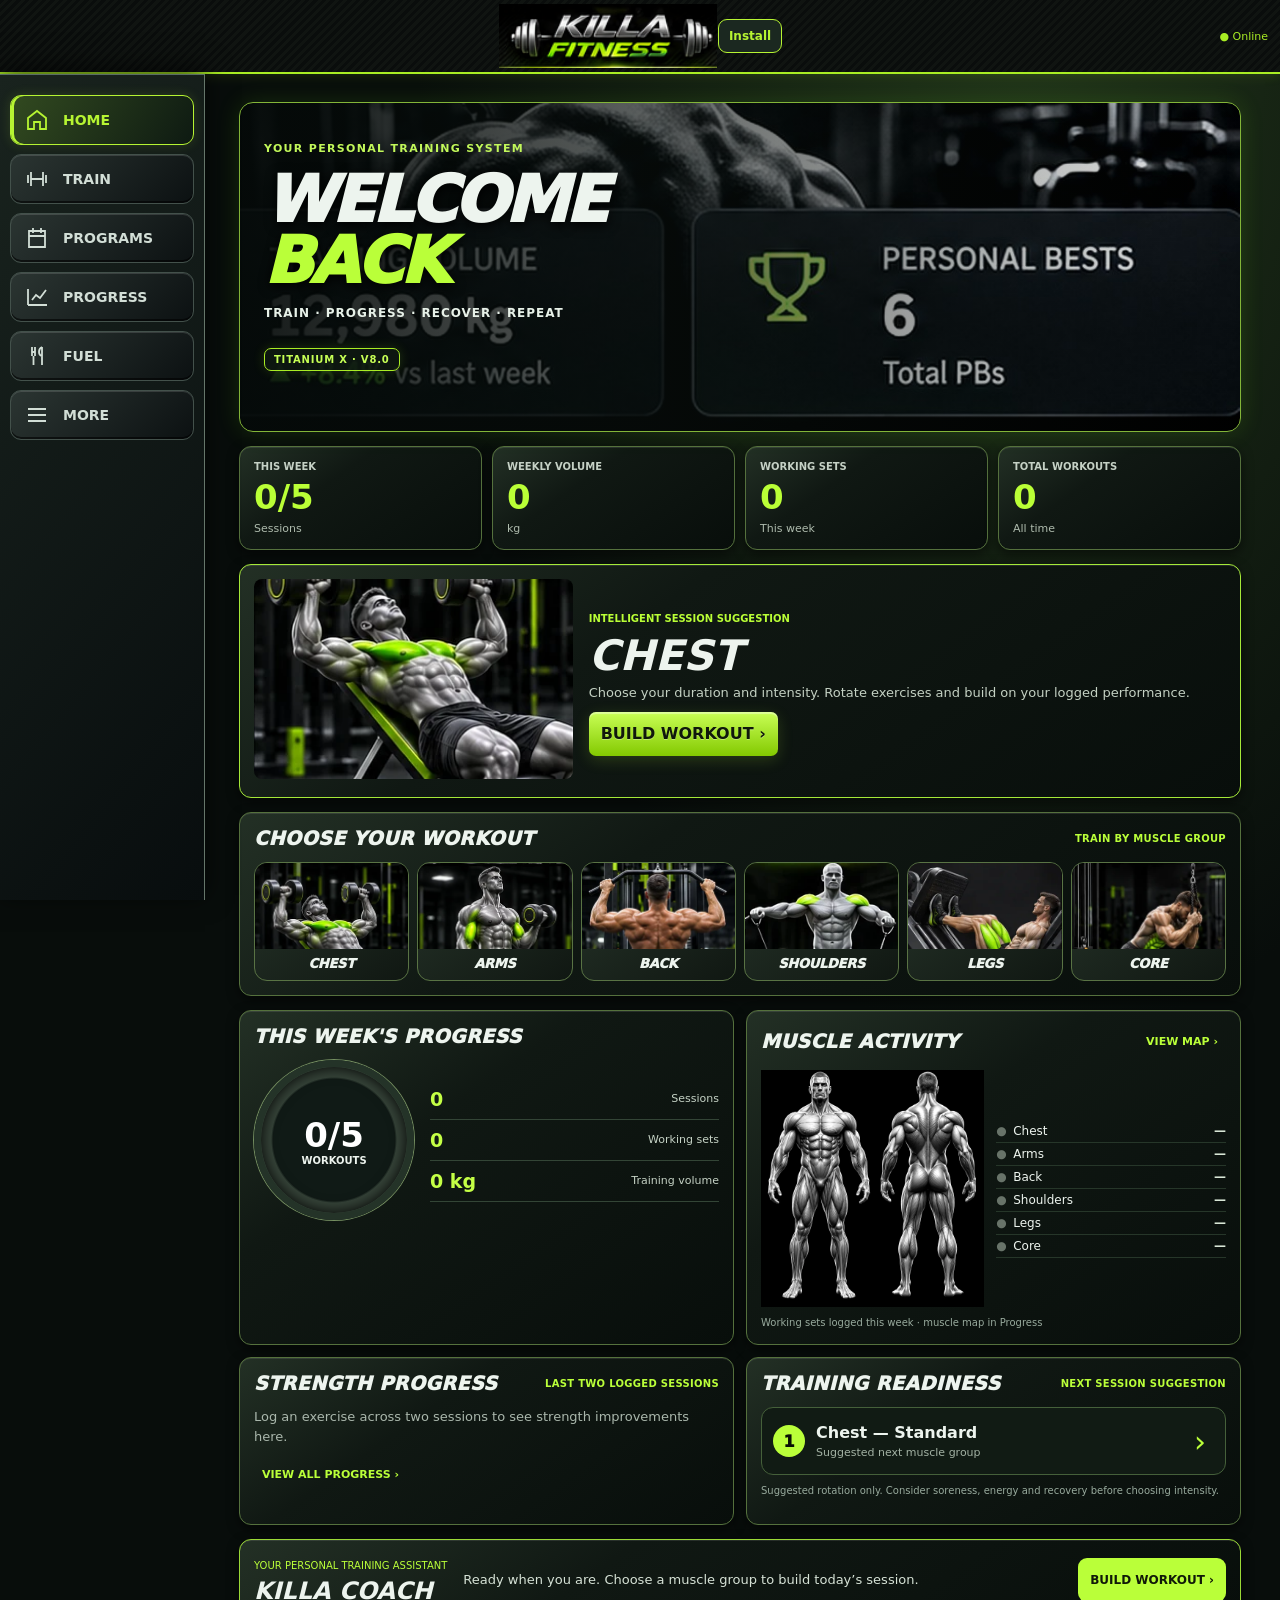
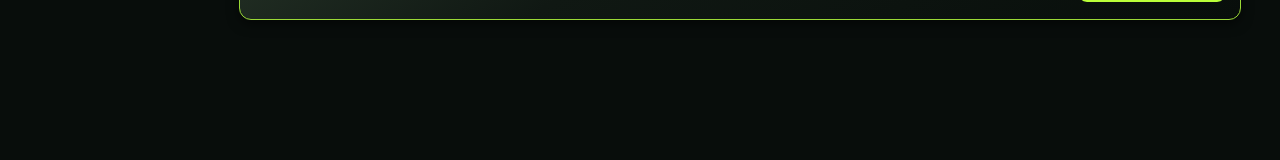
==== index.html @ 58f4496d "V9.0.1 clean baseline: remove legacy duplicates and refresh PWA cache" ====
<!doctype html><html lang="en"><head><meta charset="utf-8"><meta name="viewport" content="width=device-width,initial-scale=1,viewport-fit=cover"><meta name="theme-color" content="#0b0f12"><meta name="apple-mobile-web-app-capable" content="yes"><meta name="apple-mobile-web-app-status-bar-style" content="black-translucent"><meta name="apple-mobile-web-app-title" content="KILLA FITNESS"><link rel="apple-touch-icon" sizes="180x180" href="icons/apple-touch-icon.png"><meta name="mobile-web-app-capable" content="yes"><title>KILLA FITNESS V9.0 · ELITE COACH</title><link rel="manifest" href="manifest.webmanifest?v=901"><link rel="stylesheet" href="css/performance.css?v=901"></head><body><header class="brand-header"><a href="#home" aria-label="Home"><img src="barbell-header.png" width="188" height="55" alt="KILLA FITNESS"></a><div class="header-actions"><button type="button" id="installHelp" aria-label="Install KILLA FITNESS" title="Install KILLA FITNESS" hidden>Install</button><span id="network"></span></div></header><main id="screen"></main><aside id="timer" hidden><strong id="clock"></strong><button id="timerToggle">Pause</button><button id="timerStop">Dismiss</button></aside><nav id="nav"></nav><dialog id="modal"></dialog><script defer src="js/install.js?v=901"></script><script src="js/defaults.js?v=901"></script><script src="js/performance.js?v=901"></script></body></html>
---- css/performance.css ----
:root{color-scheme:dark;--bg:#0b0f12;--panel:#171e23;--line:#303940;--lime:#b6f432;--muted:#a3afb5;font:16px system-ui,sans-serif}*{box-sizing:border-box}body{margin:0;background:var(--bg);color:#f2f4f5}header{height:74px;display:flex;align-items:center;justify-content:space-between;padding:8px 20px;border-bottom:1px solid var(--line);background:#101619}header img{width:180px;height:56px;object-fit:contain}header span,small,.muted{color:var(--muted)}main{max-width:1050px;margin:auto;padding:20px 16px 160px}h1,h2,h3,p{margin:0 0 12px}h1{font-size:clamp(25px,5vw,38px);letter-spacing:-1px}h2{font-size:20px}button,input,select,textarea{font:inherit;color:inherit;background:#20292f;border:1px solid var(--line);border-radius:9px;padding:12px;min-height:44px}button{cursor:pointer}button:hover{border-color:var(--lime)}button:disabled{opacity:.45;cursor:default}button.primary{background:var(--lime);color:#101510;font-weight:800;border:0}button.danger{color:#ff9c9c}input,select,textarea{max-width:100%;width:100%}label{display:block;margin:8px 0;color:var(--muted);font-size:14px}label input,label select{margin-top:5px}section,.panel{background:var(--panel);border:1px solid var(--line);border-radius:17px;padding:16px;margin:0 0 14px}.hero{background:linear-gradient(0deg,#11181cf5,#11181c30),url('../hero-athlete.jpg') center/cover;min-height:240px;display:flex;flex-direction:column;justify-content:end}.hero small,.accent{color:var(--lime)}.grid{display:grid;grid-template-columns:repeat(auto-fit,minmax(130px,1fr));gap:10px}.row{display:flex;gap:9px;align-items:center;flex-wrap:wrap}.row>*{flex:1}.metric{font-size:25px;font-weight:800;display:block;margin:7px 0}.bar{height:8px;background:#303940;border-radius:8px;overflow:hidden;margin:12px 0}.bar i{display:block;height:100%;background:var(--lime)}nav{position:fixed;bottom:0;left:0;right:0;background:#11181cf5;border-top:1px solid var(--line);display:flex;z-index:5;padding:5px 6px calc(5px + env(safe-area-inset-bottom));gap:3px}nav button{flex:1;background:transparent;border:0;font-size:11px;padding:7px 2px;color:var(--muted)}nav svg{display:block;width:24px;height:24px;margin:0 auto 4px;fill:none;stroke:currentColor;stroke-width:1.8}nav .active{color:var(--lime);background:#26351d}.exercise-img{width:100%;height:220px;object-fit:contain;background:#0e1316;border-radius:12px}.set{display:grid;grid-template-columns:45px 1fr 1fr 48px;gap:5px;align-items:center;margin:8px 0}.set input{min-width:0}.big{font-size:28px;text-align:center}.calendar{display:grid;grid-template-columns:repeat(7,1fr);gap:5px}.calendar button{padding:5px;font-size:12px}.site{background:#324524}.home{background:#243b50}.chart{width:100%;height:160px;display:flex;align-items:end;gap:6px}.chart div{flex:1;background:var(--lime);min-width:0;border-radius:4px 4px 0 0}#timer{position:fixed;bottom:calc(68px + env(safe-area-inset-bottom));left:10px;right:10px;background:#27391f;border:1px solid var(--lime);border-radius:13px;padding:9px;z-index:6}#timer:not([hidden]){display:flex;align-items:center;gap:8px}#clock{flex:1;font-size:24px}dialog{background:var(--panel);color:#fff;border:1px solid var(--line);border-radius:15px;width:min(94vw,600px);max-height:85vh;overflow:auto}dialog::backdrop{background:#000b}a{color:var(--lime)}.photo{width:100%;max-height:300px;object-fit:contain} @media(min-width:900px){nav{top:74px;bottom:0;right:auto;width:180px;flex-direction:column;justify-content:start;padding:20px 10px}nav button{flex:none;text-align:left;font-size:15px;display:flex;align-items:center;gap:12px;padding:14px}nav svg{margin:0}main{margin-left:190px;padding:28px 24px 120px}#timer{left:200px;right:25px;bottom:15px}.hero{min-height:320px}.wide{display:grid;grid-template-columns:1fr 1fr;gap:14px}}[hidden]{display:none!important}

/* v4.1: approved metallic barbell branding */
.brand-header{position:relative;display:flex;justify-content:center;height:74px;padding:5px 78px;background:repeating-linear-gradient(135deg,#0a0d0c 0 3px,#101411 3px 6px);border-bottom:2px solid #a9ed24;box-shadow:0 2px 10px #a9ed2420}.brand-header a{display:flex;align-items:center;justify-content:center;max-width:100%;height:100%}.brand-header img{display:block;width:clamp(160px,48vw,220px);height:auto;max-width:100%;max-height:64px;object-fit:contain}.brand-header #network{position:absolute;right:12px;top:50%;transform:translateY(-50%);font-size:11px;color:#a9ed24}.brand-header a:focus-visible{outline:2px solid var(--lime);outline-offset:3px}nav button{background:linear-gradient(180deg,#222a2b,#0d1112);border:1px solid #343e40;color:#c3cbcc}nav .active{color:var(--lime);background:linear-gradient(180deg,#2d401d,#101810);border-color:#8ebf39;box-shadow:inset 0 -2px #b6f432} @media(max-width:360px){.brand-header{padding:5px 64px}.brand-header #network{right:6px;font-size:10px}}

/* v4.3: compact, high-contrast workout screen inspired by approved concept */
.active-screen{max-width:760px;margin:auto}.workout-top{display:flex;align-items:center;justify-content:space-between;gap:12px}.workout-top h1{font-size:23px;margin:3px 0}.workout-top small{color:var(--lime);font-weight:750;letter-spacing:.06em}.workout-top button{flex:none}.workout-card{background:linear-gradient(155deg,#171e23,#0e1418);border-color:#4a5658;padding:14px}.exercise-visual{display:grid;grid-template-columns:minmax(0,1fr) 114px;gap:10px;align-items:stretch}.exercise-visual .exercise-img{height:205px;object-fit:cover;border:1px solid #a9ed24;box-shadow:0 0 0 1px #405820;border-radius:13px}.set-progress{border:1px solid #53605c;border-radius:13px;display:flex;flex-direction:column;align-items:center;justify-content:center;text-align:center;padding:9px 4px;gap:7px;background:#0b1012}.set-progress small{font-size:10px;color:#d6dedc}.set-progress strong{font-size:29px}.set-progress b{font-size:13px;line-height:1.4}.set-dots{display:flex;gap:5px}.set-dots span{width:12px;height:12px;border:1px solid #b0bbba;border-radius:50%}.set-dots .complete{background:var(--lime);border-color:var(--lime)}.exercise-title{font-size:clamp(21px,5vw,30px);margin:14px 0 6px}.exercise-meta{color:#cbd4d1;font-size:13px}.previous-panel{background:#0e1714;border:1px solid #8ebf39;border-radius:12px;padding:10px 13px;margin:12px 0}.previous-panel span{display:block;font-size:11px;font-weight:800;color:#e4eae7}.previous-panel strong{font-size:14px}.previous-panel p{color:var(--lime);font-size:13px;margin:3px 0 0}.entry-grid{display:grid;grid-template-columns:1fr 1fr;gap:10px}.entry-grid label{min-width:0;margin:4px 0 10px;color:#e0e5e3}.entry-grid input{height:64px;border:1px solid #63756a;background:#18241e;font-size:30px;font-weight:750}.entry-grid #kg{border:2px solid var(--lime);box-shadow:0 0 10px #a9ed2418}.step-controls{display:grid;grid-template-columns:1fr 1fr;gap:7px;margin-top:6px}.step-controls button{font-size:22px;font-weight:650}.workout-actions,.workout-navigation{display:grid;grid-template-columns:1.25fr 1fr;gap:9px;margin:8px 0 12px}.workout-actions button,.workout-navigation button{min-height:54px;font-weight:750}.workout-navigation{grid-template-columns:1fr 1fr}.next-pending{background:#2b3336;color:#aeb7b9;border-color:#687074}.navigation-note{display:block;text-align:center;font-size:11px;margin:-5px 0 9px}.rest-inline{border:1px solid #52605b;border-radius:14px;padding:12px;margin:12px 0;background:#0c1315}.rest-inline.running{border-color:var(--lime)}.rest-heading{display:flex;justify-content:space-between;font-weight:750;font-size:13px}.rest-heading small{font-size:11px}.rest-main{display:flex;justify-content:center;align-items:center;gap:14px;margin-top:9px}.rest-ring{width:115px;height:115px;flex:none;border-radius:50%;border:9px solid #a9ed24;display:grid;place-items:center;box-shadow:0 0 14px #a9ed2425}.rest-ring strong{font-size:22px}.rest-actions{display:grid;gap:5px;flex:1;max-width:210px}.rest-actions button{padding:6px;min-height:34px;font-size:13px}.rest-actions button:nth-child(2){color:var(--lime);border-color:var(--lime)}.queue-panel{padding:12px}.queue-panel h2{font-size:18px}.queue-panel h2 small{font-size:11px}.queue-item{width:100%;display:flex;align-items:center;text-align:left;gap:10px;margin:5px 0;padding:9px;border-radius:9px;min-height:43px;font-size:13px}.queue-item.selected{background:var(--lime);color:#111a0b;font-weight:800;border-color:var(--lime)}.queue-number{width:25px;height:25px;display:grid;place-items:center;border:1px solid currentColor;border-radius:50%;flex:none}.queue-name{flex:1;min-width:0}.finish-actions{display:flex;gap:8px;flex-wrap:wrap}.finish-actions button{flex:1}.suggestion{color:var(--lime);font-size:12px}#timer{bottom:calc(76px + env(safe-area-inset-bottom));left:auto;right:12px;width:min(250px,55vw);padding:5px 8px}#timer #clock{font-size:12px}#timer button{min-height:32px;font-size:11px;padding:5px}@media(max-width:380px){.exercise-visual{grid-template-columns:minmax(0,1fr) 94px}.exercise-visual .exercise-img{height:175px}.set-progress strong{font-size:24px}.workout-card{padding:10px}.rest-ring{width:94px;height:94px}.rest-ring strong{font-size:18px}}

/* v4.4: accessible rest presets and workout screen wake status */
.rest-presets{display:grid;grid-template-columns:repeat(4,minmax(0,1fr));gap:7px;margin-top:12px}.rest-presets button{min-height:43px;padding:7px 2px;font-size:14px;font-weight:800;border:1px solid #58645f;border-radius:9px;background:#1b2527;color:#e9f0ee}.rest-presets button.selected{background:#a9ed24;color:#0b1108;border-color:#d2ff67;box-shadow:0 0 11px #a9ed2440}.wake-panel{display:flex;align-items:center;justify-content:space-between;gap:10px;margin:10px 0;color:#b8c5be;font-size:12px}.wake-panel button{font-size:12px;min-height:36px;white-space:nowrap}

/* v4.5 cross-platform installation */
.header-actions{display:flex;align-items:center;gap:8px}.header-actions #installHelp{min-height:34px;padding:5px 10px;border:1px solid #b6f432;border-radius:9px;background:#1b2820;color:#b6f432;font-size:12px;font-weight:750}.install-shade{position:fixed;inset:0;z-index:1000;background:#000b;display:flex;align-items:center;justify-content:center;padding:18px}.install-panel{background:#171e23;border:1px solid #b6f432;border-radius:18px;max-width:420px;width:100%;padding:20px;box-shadow:0 14px 55px #000b;color:#f2f4f5}.install-panel h2{color:#b6f432}.install-panel p,.install-panel li{line-height:1.5}.install-panel ol{padding-left:22px}.install-panel .install-close{float:right;min-width:44px}.install-panel button.primary{width:100%;margin-top:10px}.install-panel .install-note{font-size:13px;color:#a3afb5}.install-panel a{color:#b6f432}@media(max-width:390px){header{padding:8px 10px}header img{width:148px}.header-actions #installHelp{padding:4px 6px;font-size:11px}}

/* KILLA FITNESS V5.0 TITANIUM X — performance-first visual system */
:root{--lime:#b6f432;--titanium:#9ca9a9;--deep:#070b0d}body{background:radial-gradient(ellipse at 50% -100px,#1c2c1a 0,transparent 480px),repeating-linear-gradient(135deg,#090d0e 0 4px,#0c1112 4px 8px);background-attachment:fixed}button{transition:transform .12s ease,border-color .18s ease,box-shadow .18s ease}button:active{transform:scale(.975)}button:focus-visible{outline:2px solid var(--lime);outline-offset:3px}button.primary{background:linear-gradient(175deg,#d0ff65,#a4e91b 60%,#80b810);border:1px solid #d8ff7c;box-shadow:inset 0 2px 1px #fff6,0 4px 15px #b6f4322c;color:#0a1206;text-shadow:0 1px #fff5}section,.panel{box-shadow:inset 0 1px #ffffff0a,0 8px 25px #0004}nav{background:linear-gradient(180deg,#293333fa,#080c0efa);border-top:1px solid #5b6c65;box-shadow:0 -5px 25px #000a}nav button{border-radius:11px;background:linear-gradient(180deg,#303b3b,#101617);box-shadow:inset 0 1px #fff2,inset 0 -2px #0009}nav .active{border:1px solid var(--lime);box-shadow:inset 0 1px #e7ffb855,0 0 12px #b6f43248,0 3px #6b9928}.v5-command{max-width:850px;margin:auto}.v5-eyebrow{font-size:11px;font-weight:850;letter-spacing:.15em;color:#b5c8c1;display:flex;justify-content:space-between;gap:10px;margin:4px 0 14px}.v5-live{color:var(--lime);font-size:10px;letter-spacing:.08em;font-weight:800}.v5-hero{min-height:310px;display:flex;align-items:end;padding:24px;border-radius:21px;border:1px solid #65795a;box-shadow:inset 0 1px #e5ffc23b,0 10px 40px #0008,0 0 25px #b6f43212;background:linear-gradient(0deg,#090e0c 3%,#09100ce0 26%,#0b111155 78%),url('../hero-athlete.jpg') center 33%/cover}.v5-hero-content{width:100%}.v5-hero small{color:var(--lime);font-weight:850;letter-spacing:.11em;font-size:10px}.v5-hero h1{font-weight:950;font-style:italic;text-shadow:0 3px 15px #000;font-size:clamp(29px,7vw,52px);line-height:1.04;margin:8px 0}.v5-hero p{font-size:17px;font-weight:750}.v5-hero-action button{width:100%;min-height:61px;font-size:18px;letter-spacing:.03em;clip-path:polygon(4% 0,96% 0,100% 50%,96% 100%,4% 100%,0 50%)}.v5-instruments{display:grid;grid-template-columns:repeat(3,minmax(0,1fr));gap:10px;margin:16px 0}.v5-dial{aspect-ratio:1;max-height:170px;border-radius:50%;padding:9px;display:flex;flex-direction:column;align-items:center;justify-content:center;gap:5px;text-align:center;background:radial-gradient(circle at center,#11191b 56%,transparent 58%),conic-gradient(var(--lime) var(--percent),#35413c 0);border:5px solid #24312d;box-shadow:0 0 0 1px #65766a,inset 0 0 15px #000,0 0 18px #b6f43217}.v5-dial strong{font-size:clamp(17px,4vw,28px);color:white}.v5-dial small{font-size:clamp(8px,1.8vw,11px);color:#b6c4bd;letter-spacing:.02em}.v5-coach{background:linear-gradient(130deg,#17231c,#0c1113 65%);border:1px solid #6d8856;border-radius:17px;padding:16px;margin:12px 0 16px;box-shadow:inset 0 1px #d8ffc02b,0 0 19px #b6f43210}.v5-coach-head{display:flex;align-items:center;gap:10px}.v5-coach-head>div{flex:1}.v5-coach-head small{color:var(--lime);font-size:10px;font-weight:850;letter-spacing:.1em}.v5-coach-head h2{margin:0;font-style:italic;font-weight:900}.v5-wolf{font-size:33px;color:var(--lime);text-shadow:0 0 12px #b6f432}.v5-coach p{margin:12px 0;line-height:1.5;color:#dfe9e1}.v5-actions{display:grid;grid-template-columns:1fr 1fr;gap:8px}.v5-mode-row{display:grid;grid-template-columns:repeat(3,minmax(0,1fr));gap:8px}.v5-mode-row button{display:grid;gap:7px;justify-items:center;align-content:center;min-width:0;min-height:90px;padding:8px;background:linear-gradient(145deg,#29332f,#0d1314);border:1px solid #66746a}.v5-mode-row b{color:var(--lime);font-size:14px}.v5-mode-row small{font-size:9px;text-align:center;line-height:1.4}.v5-active-coach{margin:12px 0}.v5-effort{display:grid;grid-template-columns:repeat(3,1fr);gap:7px;margin-top:9px}.v5-effort button{font-size:12px;font-weight:800;padding:8px 2px}.v5-effort button.selected{border-color:var(--lime);background:#2c431c;color:var(--lime)}.v5-victory{text-align:center;padding:32px 16px;margin:0 0 15px;border:1px solid #789b45;border-radius:20px;background:radial-gradient(ellipse at center,#273d17,#0b1012 65%);box-shadow:0 0 28px #b6f43224}.v5-victory-mark{font-size:74px;color:var(--lime);text-shadow:0 0 20px #b6f432}.v5-victory small{color:var(--lime);letter-spacing:.1em}.v5-victory h1{font-style:italic;font-size:clamp(30px,7vw,46px);margin:10px 0}.v5-victory p{color:#c5d2c8}html[data-motion=reduced] *,html[data-motion=reduced] *::before,html[data-motion=reduced] *::after{animation:none!important;transition:none!important;scroll-behavior:auto!important}@media(prefers-reduced-motion:reduce){*,*::before,*::after{animation:none!important;transition:none!important}}@media(max-width:390px){.v5-hero{min-height:265px;padding:16px}.v5-instruments{gap:6px}.v5-dial{border-width:3px;padding:5px}.v5-mode-row b{font-size:12px}.v5-mode-row small{font-size:8px}}


/* V5.1 — TITANIUM X / FORGED NAVIGATION */
:root{--nav-lime:#b6f432}
@media(max-width:899px){
  body{padding-bottom:calc(106px + env(safe-area-inset-bottom))}
  main{padding-bottom:calc(125px + env(safe-area-inset-bottom))}
  #nav{
    position:fixed;inset:auto 0 0;display:grid;grid-template-columns:repeat(6,minmax(0,1fr));
    gap:3px;align-items:stretch;z-index:50;
    padding:9px max(7px,env(safe-area-inset-left)) calc(10px + env(safe-area-inset-bottom)) max(7px,env(safe-area-inset-right));
    background:linear-gradient(180deg,#25332c 0%,#080c0d 17%,#050809 100%);
    border-top:1px solid #87968c;
    box-shadow:0 -3px 0 #0a100b,0 -7px 23px #000b,inset 0 2px 0 #ffffff1c;
  }
  #nav::before{content:"";position:absolute;top:0;left:10%;right:10%;height:1px;background:linear-gradient(90deg,transparent,#b6f432a0,transparent);pointer-events:none}
  #nav button{
    position:relative;min-width:0;min-height:67px;padding:7px 1px 6px;
    display:flex;flex-direction:column;align-items:center;justify-content:center;gap:4px;
    border:1px solid #44524f;border-bottom:2px solid #17221d;border-radius:10px;
    background:linear-gradient(145deg,#34403f 0%,#1a2224 32%,#090e11 100%);
    box-shadow:inset 0 1px #c9d9cf40,inset 1px 0 #ffffff0c,inset 0 -4px #0008,0 2px 3px #0009;
    color:#d3dcda;font-size:inherit;line-height:1.1;transform:translateY(0);
    transition:transform .13s ease,box-shadow .16s ease,border-color .16s ease,color .16s ease;
    -webkit-tap-highlight-color:transparent;touch-action:manipulation;
  }
  #nav button .nav-glyph{display:grid;place-items:center;width:29px;height:29px;filter:drop-shadow(0 1px 1px #000)}
  #nav button svg{display:block;width:27px;height:27px;fill:none;stroke:currentColor;stroke-width:1.9;stroke-linecap:round;stroke-linejoin:round;margin:0}
  #nav button .nav-name{font-size:clamp(8px,2.15vw,10px);font-weight:850;letter-spacing:.015em;text-transform:uppercase;white-space:nowrap}
  #nav button.active{
    color:#d8ff87;border:1px solid #c0ff48;border-bottom:3px solid #8ac51c;
    background:linear-gradient(145deg,#4a6831 0%,#21321c 30%,#101b13 80%);
    box-shadow:inset 0 1px #e5ffb080,inset 0 -3px #b6f43266,0 0 0 1px #9cda3c33,0 0 15px #b6f43265;
    transform:translateY(-3px);
  }
  #nav button.active::before{content:"";position:absolute;top:0;left:20%;right:20%;height:2px;border-radius:4px;background:#d8ff80;box-shadow:0 0 8px #b6f432}
  #nav button:active{transform:translateY(1px) scale(.95)}
  #nav button:focus-visible{outline:2px solid #f0ffce;outline-offset:3px}
  #timer{bottom:calc(108px + env(safe-area-inset-bottom))}
}
@media(min-width:900px){
  #nav{width:205px;grid-template-columns:1fr;display:flex;flex-direction:column;gap:9px;background:linear-gradient(130deg,#19231e,#080d0e);border-right:1px solid #65766a}
  #nav button{display:flex;gap:14px;align-items:center;justify-content:flex-start;padding:12px 14px;text-align:left;border:1px solid #43514b;border-radius:11px;background:linear-gradient(135deg,#2b3532,#0c1112);color:#d2ded6}
  #nav button.active{border-color:#b6f432;background:linear-gradient(120deg,#324a20,#0e1a12);color:#b6f432;box-shadow:inset 3px 0 #b6f432,0 0 12px #b6f43225}
  #nav .nav-glyph{display:inline-flex}#nav .nav-name{font-weight:800;font-size:14px;text-transform:uppercase}
  main{margin-left:215px}
}
.fuel-row{display:flex;justify-content:space-between;align-items:center;gap:10px;padding:12px 0;border-bottom:1px solid #35443a}
.fuel-row>div{min-width:0;flex:1}.fuel-row button{flex:none;min-height:40px}
@media(prefers-reduced-motion:reduce){#nav button{transition:none}}

/* V5.2 — illustrated workout generator */
.generator-preview{display:grid;grid-template-columns:repeat(auto-fit,minmax(min(100%,185px),1fr));gap:12px;margin:12px 0 20px}.generator-exercise{min-width:0;overflow:hidden;border:1px solid #435549;border-radius:14px;background:linear-gradient(140deg,#202b2a,#0a0f10);box-shadow:inset 0 1px #ffffff19}.generator-exercise .exercise-img{width:100%;height:150px;object-fit:contain;display:block;background:#0a0e0d}.generator-exercise>div:last-child{padding:12px}.generator-exercise strong{display:block;line-height:1.3}.generator-exercise small{display:block;color:#b5c3b8;margin-top:5px}.exercise-image-error{padding:18px;background:#17211c;border:1px dashed #77836e;color:#e5eddf;border-radius:10px;min-height:110px;display:grid;place-items:center;text-align:center}@media(max-width:430px){.generator-preview{grid-template-columns:repeat(2,minmax(0,1fr))}.generator-exercise .exercise-img{height:125px}}

.preview-banner{padding:11px 14px;margin:0 0 16px;border:1px solid #b6f43288;border-radius:12px;background:linear-gradient(110deg,#24321c,#111a16);color:#d8f4a7;font-size:12px;font-weight:800;line-height:1.5}.battle-status{display:flex;justify-content:space-between;flex-wrap:wrap;gap:10px;padding:10px 12px;margin:12px 0;border:1px solid #55734d;border-radius:12px;background:linear-gradient(90deg,#1b2a1c,#101916);color:#b6f432;font-size:11px;font-weight:850}button{touch-action:manipulation}@media(max-width:700px){.workout-actions button{min-height:58px}.rest-presets button{min-height:44px}}@media(prefers-reduced-motion:reduce){*,*::before,*::after{animation-duration:.01ms!important;transition-duration:.01ms!important}}

/* V6.1 Rest cockpit — compact readable timer, no duplicate floating alarm in Battle */
.rest-ring{position:relative;min-width:0;overflow:hidden;display:flex;flex-direction:column;align-items:center;justify-content:center;gap:6px}
.rest-ring strong{display:block;font-size:clamp(30px,8vw,54px)!important;line-height:1.05!important;letter-spacing:-.045em;white-space:nowrap;text-align:center;max-width:100%}
.rest-state-label{font-size:clamp(9px,2.2vw,12px);font-weight:800;letter-spacing:.055em;text-align:center;color:#b6f432;max-width:100%;padding:0 5px}
.rest-actions button{min-height:48px;touch-action:manipulation}
.rest-presets button{min-height:52px}
#timer[hidden]{display:none!important}
@media(max-width:400px){.rest-main{gap:10px}.rest-ring strong{font-size:32px!important}.rest-state-label{font-size:9px}}

/* V6.2 Anatomy Edition */
.v6-progress-heading{padding:8px 0 14px}
.v6-progress-heading small{color:#b6f432;letter-spacing:.15em;font-size:11px;font-weight:800}
.v6-progress-heading h1{font-size:clamp(32px,7vw,50px);letter-spacing:-.035em;margin:4px 0}
.v6-progress-heading p{color:#a9b9b0;letter-spacing:.12em;font-size:11px;font-weight:750}
.v6-period{display:grid;grid-template-columns:repeat(4,minmax(0,1fr));gap:7px;margin-bottom:15px}
.v6-period button{min-width:0;padding:12px 2px;min-height:54px;font-size:clamp(11px,2.5vw,14px)}
.v6-chart{height:220px;display:flex;align-items:stretch;gap:8px;overflow-x:auto;padding:12px 8px 24px;border-radius:14px;background:repeating-linear-gradient(to top,transparent 0,transparent calc(25% - 1px),#3d4d4359 25%),#0a1110;border:1px solid #354b39}
.v6-chart-column{min-width:48px;flex:1;display:flex;flex-direction:column;justify-content:flex-end;align-items:center;gap:4px;position:relative;color:#c9d5ca;font-size:11px}
.v6-chart-column>i{display:block;width:min(70%,60px);background:linear-gradient(90deg,#8dc51d,#c2ff3a);border:1px solid #dcff81;box-shadow:0 0 10px #b6f43255;border-radius:4px 4px 0 0}
.v6-chart-column>small{position:absolute;top:100%;white-space:nowrap;font-size:10px}
.v6-chart-column>span{font-size:10px}
.v6-anatomy-section{background:linear-gradient(150deg,#19221f,#0c1211);border-color:#718c4b}
.anatomy-layout{display:grid;grid-template-columns:minmax(0,1.5fr) minmax(0,1fr);gap:14px;align-items:center}
.anatomy-visual{position:relative;min-width:0;border-radius:12px;overflow:hidden;background:#000}
.anatomy-visual>img{display:block;width:100%;height:auto}
.anatomy-overlay{position:absolute;inset:0;width:100%;height:100%}
.anatomy-zone{fill:transparent;stroke:transparent;cursor:pointer;transition:fill .15s ease}
.anatomy-zone.trained{fill:#a5ff2033;stroke:#b6f43275;stroke-width:3}
.anatomy-zone.selected{fill:#b6f43280;stroke:#dfff80;stroke-width:5;filter:drop-shadow(0 0 9px #b6f432)}
.anatomy-zone:focus-visible{stroke:#fff;stroke-width:7;outline:none}
.anatomy-view-labels{position:absolute;bottom:6px;left:0;right:0;display:grid;grid-template-columns:1fr 1fr;text-align:center;color:#d1dfd5;font-size:10px;font-weight:900;letter-spacing:.12em;pointer-events:none}
.anatomy-muscles{display:flex;flex-direction:column;gap:7px}
.anatomy-muscle{display:grid;grid-template-columns:12px 1fr auto;align-items:center;gap:7px;min-width:0;text-align:left;padding:10px 7px 13px;position:relative;border-radius:9px;border:1px solid #4b5c50;background:#18211e;color:#e8f2e9;font-size:clamp(10px,2.4vw,13px);font-weight:650}
.anatomy-muscle strong{color:#c2ff55;white-space:nowrap;font-size:11px}
.anatomy-muscle.selected{border-color:#b6f432;box-shadow:inset 0 0 10px #b6f43225}
.anatomy-muscle i{position:absolute;left:7px;right:7px;bottom:3px;height:3px;border-radius:3px;background:linear-gradient(to right,#b6f432 var(--level),#37433a var(--level))}
.muscle-dot{width:10px;height:10px;border-radius:50%;background:#59666d}
.muscle-dot.trained{background:#b6f432;box-shadow:0 0 7px #b6f432}
.anatomy-note{font-size:11px;color:#a8b9a9;line-height:1.55;margin-top:12px}
.v6-muscle-detail{margin-top:12px;padding:12px;border:1px solid #5b704d;border-radius:10px;background:#111a15}
.v6-muscle-detail p{margin:5px 0;font-size:12px}
@media(max-width:420px){.anatomy-layout{grid-template-columns:1fr}.anatomy-visual{max-width:440px}.anatomy-muscles{display:grid;grid-template-columns:repeat(2,minmax(0,1fr))}.anatomy-muscle{min-height:54px}}
@media(prefers-reduced-motion:reduce){.anatomy-zone{transition:none}}

/* V6.3 end-of-exercise decision */
.exercise-finish-modal{text-align:center;max-width:430px;padding:10px 3px}
.exercise-finish-modal .finish-emblem{width:76px;height:76px;display:grid;place-items:center;border-radius:50%;margin:0 auto 15px;border:2px solid #b6f432;background:linear-gradient(145deg,#344d1d,#111a13);box-shadow:0 0 28px #b6f43255;color:#b6f432;font-size:42px;font-weight:900}
.exercise-finish-modal small{display:block;color:#b6f432;font-weight:850;letter-spacing:.1em}
.exercise-finish-modal h2{font-size:clamp(22px,5vw,30px);margin:9px 0}
.exercise-finish-modal p{color:#d1dcd2;line-height:1.55}
.exercise-finish-modal>button{display:block;width:100%;min-height:57px;margin:10px 0;font-weight:850;font-size:15px}
.exercise-finish-modal .finish-modal-note{font-size:12px;color:#aebdaf;margin-top:16px}
#modal:has(.exercise-finish-modal){width:min(92vw,470px);max-height:90dvh;overflow-y:auto;border:1px solid #b6f432;border-radius:20px;background:linear-gradient(145deg,#1c2820,#0a1110);box-shadow:0 0 45px #000c,0 0 20px #b6f4322b;color:#f2f5ef;padding:22px}
#modal::backdrop{background:#000c;backdrop-filter:blur(5px)}
/* V6.4 — Smart Load and KILLA COACH */
.smart-load{border:1px solid #6d9740;background:linear-gradient(145deg,#1b2920,#0d1512);border-radius:17px;padding:15px;margin:15px 0;box-shadow:inset 0 1px #caff6d30,0 0 18px #a9ef2a0b}
.smart-load-title{display:flex;align-items:center;justify-content:space-between;gap:8px;color:#b6f432;margin-bottom:13px}
.smart-load-title b{font-size:14px;letter-spacing:.055em}.smart-load-title small{font-size:11px;color:#a5b7a8}
.smart-load label{display:block;color:#d1ded2;font-size:12px;font-weight:750;letter-spacing:.02em;margin:9px 0}
.smart-load select,.smart-load input{margin-top:7px;width:100%;max-width:100%;box-sizing:border-box}
.smart-load-grid{display:grid;grid-template-columns:minmax(0,1fr) minmax(0,.9fr);gap:10px;align-items:stretch}
.smart-load-total{display:flex;flex-direction:column;align-items:center;justify-content:center;text-align:center;gap:9px;border:1px solid #a9f33e;border-radius:13px;background:linear-gradient(155deg,#243b1c,#101b13);padding:10px 4px;box-shadow:inset 0 0 16px #b6f4321b,0 0 13px #b6f43225}
.smart-load-total strong{font-size:clamp(21px,5vw,32px);font-weight:900;color:#c1ff4d;white-space:nowrap}.smart-load-total small{font-size:10px;color:#b6c9af;text-transform:uppercase}
.coach-next-modal{max-width:520px;padding:12px 3px;color:#eef6ec}.coach-next-modal>small{font-weight:900;color:#b6f432;letter-spacing:.12em}.coach-next-modal h2{font-size:clamp(23px,6vw,35px);line-height:1.12;color:#f6fff0;text-shadow:0 0 13px #b6f43238;margin:15px 0}.coach-next-modal p{color:#c8d8c8;line-height:1.55}.coach-next-modal>button{display:block;width:100%;min-height:54px;margin:9px 0;font-weight:850}.coach-next-modal label{display:block;margin:13px 0}.coach-next-modal input,.coach-next-modal select{width:100%;margin-top:7px}.coach-proposal{display:grid;grid-template-columns:1fr 28px 1fr;align-items:center;gap:7px;margin:20px 0}.coach-proposal>div{padding:13px 4px;border:1px solid #5d8047;border-radius:12px;text-align:center;background:#1c2c1d}.coach-proposal small{display:block;color:#aabda9;font-size:10px;font-weight:850;margin-bottom:8px}.coach-proposal strong{color:#c5ff53;font-size:clamp(18px,5vw,27px)}.coach-proposal>span{color:#b6f432;font-size:25px;text-align:center}
@media(max-width:370px){.smart-load-grid{grid-template-columns:1fr}.smart-load-total{min-height:76px}}

/* V6.5 illustrated exercise swap gallery */
#modal{max-width:min(96vw,800px);max-height:88dvh;overflow:auto;background:linear-gradient(145deg,#19231e,#0a1010);color:#f4f8f2;border:1px solid #a1d839;border-radius:18px;padding:18px;box-shadow:0 0 40px #000d,0 0 22px #b6f43235}
#modal::backdrop{background:#020605db;backdrop-filter:blur(5px)}
.swap-header{display:flex;justify-content:space-between;align-items:flex-start;gap:12px}.swap-header small{font-size:10px;color:#b6f432;font-weight:850;letter-spacing:.1em}.swap-header h2{margin:4px 0}.swap-header p{color:#afc0b0;font-size:13px}.swap-header>button{flex:none;min-width:44px;min-height:44px}
.swap-controls{display:grid;grid-template-columns:repeat(2,minmax(0,1fr));gap:10px;margin:15px 0}.swap-controls label{font-size:12px;color:#aebdac}.swap-controls select{width:100%;margin-top:5px;min-height:44px}
.swap-grid{display:grid;grid-template-columns:repeat(2,minmax(0,1fr));gap:10px;max-height:60dvh;overflow:auto;padding:2px 4px 10px 2px}
.swap-tile{display:flex;flex-direction:column;text-align:left;min-width:0;overflow:hidden;padding:0;border:1px solid #536652;border-radius:12px;background:linear-gradient(160deg,#27342a,#111918);color:#e7f1e8;box-shadow:inset 0 1px #ffffff20;touch-action:manipulation}
.swap-tile:active{transform:scale(.985)}.swap-tile:focus-visible{outline:2px solid #b6f432}.swap-tile .exercise-img{width:100%;height:clamp(110px,25vw,195px);object-fit:cover;display:block;background:#080d0c}
.swap-tile>span{padding:9px 10px 0}.swap-tile strong{display:block;font-size:13px;line-height:1.3}.swap-tile small{display:block;color:#a3b3a4;margin-top:4px}.swap-tile .swap-select{color:#b6f432;font-weight:900;font-size:11px;letter-spacing:.07em;padding-bottom:10px;margin-top:auto}
@media(max-width:390px){#modal{padding:10px}.swap-grid{gap:7px}.swap-tile strong{font-size:11px}.swap-tile .exercise-img{height:112px}}

/* V6.6 Titanium X CGI Exercise Vault */
.vault-page{max-width:950px;margin:auto;padding-bottom:28px}.vault-heading{padding:18px 3px 12px}.vault-heading small,.vault-detail-top small{color:#b6f432;letter-spacing:.14em;font-size:11px;font-weight:900}.vault-heading h1{font-size:clamp(25px,6vw,38px);font-style:italic;letter-spacing:.035em;margin:7px 0;color:#f0f4f1}.vault-heading p,.vault-detail-top p{color:#a9b7ac;margin:5px 0 12px}.vault-search{display:block;margin:0 0 12px;color:#b9c8bd;font-size:12px}.vault-search input{margin-top:6px;width:100%;border-radius:13px;background:#121a17;border:1px solid #455848;color:#fff;padding:13px}.vault-filters{display:flex;gap:8px;overflow-x:auto;padding:5px 0 15px;scrollbar-width:thin}.vault-filters button{flex:0 0 auto;padding:10px 13px;border:1px solid #536357;border-radius:10px;background:linear-gradient(#1a241f,#0b100e);color:#e7f0e8;font-size:12px;font-weight:800}.vault-filters button.selected{background:linear-gradient(#c8ff47,#79c300);color:#10170b;border-color:#b6f432;box-shadow:0 0 15px #9ce82170}.vault-grid{display:grid;grid-template-columns:repeat(2,minmax(0,1fr));gap:12px}.vault-tile{display:flex;flex-direction:column;text-align:left;padding:0 0 12px;border:1px solid #526451;border-radius:14px;overflow:hidden;background:linear-gradient(145deg,#202b23,#0b100e);color:#fff;min-width:0}.vault-tile .exercise-img{width:100%;aspect-ratio:1/1;object-fit:cover;display:block;border-radius:0;max-height:none;margin:0 0 10px}.vault-tile-title{font-weight:900;line-height:1.2;padding:0 10px;font-size:13px;min-height:31px}.vault-tile small{color:#afc1b1;padding:4px 10px}.vault-tile-link{color:#b6f432;font-size:10px;font-weight:900;padding:7px 10px 0;letter-spacing:.05em}.vault-tile:focus-visible,.vault-tile:hover{border-color:#b6f432;box-shadow:0 0 14px #a5ef3850}.vault-detail{max-width:610px;margin:auto}.vault-detail-top{display:flex;align-items:flex-start;justify-content:space-between;gap:8px}.vault-detail-top h2{margin:8px 0;font-size:clamp(20px,5vw,28px);color:#f6f9f7}.vault-detail-top>button{width:38px;height:38px;flex:0 0 38px;border-radius:50%;background:#18221a;color:white;border:1px solid #576954}.vault-tabs{display:grid;grid-template-columns:1fr 1fr;gap:5px;background:#0c110e;border:1px solid #52664e;border-radius:11px;padding:4px;margin:12px 0}.vault-tabs button{border:0;border-radius:8px;background:transparent;color:#d4e2d6;padding:12px 4px;font-weight:850;font-size:12px}.vault-tabs button.active{color:#10160b;background:linear-gradient(120deg,#d4ff65,#7dcb03);box-shadow:0 0 15px #b6f43266}.vault-detail-image{background:#050806;border:1px solid #314232;border-radius:14px;overflow:hidden}.vault-detail-image .exercise-img{display:block;width:100%;max-height:420px;object-fit:contain;margin:auto}.vault-description{font-size:12px;color:#b6c7b9;line-height:1.6}.vault-use{width:100%;margin:12px 0 2px;min-height:52px}.vault-muscle-focus{display:grid;grid-template-columns:minmax(0,1.25fr) minmax(0,1fr);gap:12px;align-items:center}.vault-muscle-figure{border:1px solid #3d523e;background:#080d0a;border-radius:12px;overflow:hidden}.vault-muscle-figure img{display:block;width:100%;height:auto}.vault-muscle-key{display:grid;gap:12px}.vault-muscle-key>div{display:grid;grid-template-columns:14px 1fr;column-gap:8px;align-items:center;color:#eaf3eb}.vault-muscle-key i{width:12px;height:12px;border-radius:4px;grid-row:span 2}.vault-muscle-key i.primary{background:#b6f432;box-shadow:0 0 8px #b6f432}.vault-muscle-key i.secondary{background:#527b38}.vault-muscle-key strong{font-size:11px}.vault-muscle-key span{font-size:12px;color:#a9bbac}.vault-quick-action{margin:8px 0}.vault-quick-action button{border:1px solid #6a913d;color:#b6f432;background:#111a12;border-radius:10px;padding:9px 12px;font-size:11px;font-weight:900}@media(min-width:650px){.vault-grid{grid-template-columns:repeat(3,minmax(0,1fr))}}@media(max-width:380px){.vault-muscle-focus{grid-template-columns:1fr}.vault-muscle-figure img{max-height:260px;object-fit:contain}}

/* V6.8 — tissue-coloured muscle overlays preserve the underlying anatomical shadows */
.anatomy-visual>.anatomy-base{display:block;width:100%;height:auto}
.anatomy-visual>.anatomy-colour-layer{position:absolute;inset:0;width:100%;height:100%;object-fit:fill;pointer-events:none;mix-blend-mode:normal;filter:drop-shadow(0 0 2px rgba(167,255,24,.18))}
.anatomy-map-hotspots{position:absolute;inset:0;pointer-events:none}
.anatomy-map-hotspots button{position:absolute;pointer-events:auto;border:0;background:transparent;cursor:pointer;border-radius:12px;opacity:0}
.anatomy-map-hotspots button:focus-visible{opacity:1;outline:3px solid #c4ff35;background:#b6f43230}

/* V6.8 anatomically traced colour regions */
.anatomy-visual>.anatomy-colour-layer{mix-blend-mode:normal;filter:none;image-rendering:auto}

/* V6.9 — six-button curved Titanium Command Dock, thumb-first navigation */
@media(max-width:899px){
 body{padding-bottom:calc(105px + env(safe-area-inset-bottom))}
 main{padding-bottom:calc(135px + env(safe-area-inset-bottom))}
 #nav{position:fixed;bottom:calc(7px + env(safe-area-inset-bottom));left:max(6px,env(safe-area-inset-left));right:max(6px,env(safe-area-inset-right));width:auto;display:grid;grid-template-columns:1fr 1fr 1.22fr 1fr 1fr 1fr;align-items:end;gap:2px;min-height:76px;padding:9px 6px 5px;border:1px solid #87988b;border-bottom:2px solid #35483b;border-radius:43% 43% 24px 24px / 17px 17px 24px 24px;background:linear-gradient(180deg,#66776b 0%,#202b29 8%,#0b1112 24%,#070b0d 100%);box-shadow:0 0 0 2px #070b0d,0 0 16px #b6f43230,0 6px 22px #000c,inset 0 2px 0 #d9f0e050;isolation:isolate}
 #nav::before{top:2px;left:9%;right:9%;height:1px}
 #nav button{height:65px;min-height:65px;min-width:0;padding:6px 0 5px;border-radius:13px;background:linear-gradient(150deg,#2c3937 0%,#121b1b 38%,#070b0e 100%);box-shadow:inset 0 1px #e2f1e23a,inset 0 -3px #0009;gap:3px;transform:none}
 #nav button .nav-name{font-size:clamp(7px,1.85vw,10px);letter-spacing:-.015em}
 #nav button .nav-glyph{width:25px;height:25px}
 #nav button svg{width:24px;height:24px}



#nav button.active{transform:none;background:linear-gradient(160deg,#3b571c,#172614 60%,#080f0b);border-color:#b6f432;color:#d4ff79;box-shadow:inset 0 0 0 1px #a9ed2460,0 0 12px #b6f4327a}

#nav button.active::before{display:none}
 #nav button:active{transform:scale(.97)}
 #timer{bottom:calc(108px + env(safe-area-inset-bottom))}
 .header-actions #network{display:none}
}
.killa-system-bar{display:flex;align-items:center;justify-content:space-between;gap:8px;margin:0 0 16px;padding:10px 13px;border:1px solid #8dbb2b;border-radius:999px;background:linear-gradient(115deg,#233019,#101b14 65%,#0d1512);box-shadow:inset 0 1px #c8ff4d2e,0 0 10px #a9ed2410;font-size:clamp(10px,2.7vw,13px);font-weight:800;letter-spacing:.025em}
.killa-system-name{color:#e7f4d7;white-space:nowrap}.killa-system-name>span{color:#b6f432;margin-right:5px}.killa-system-connection{color:#b6f432;white-space:nowrap}.killa-system-connection.offline{color:#c4c9c2}
.command-centre{max-width:760px;margin:auto}.command-kicker{color:#b6f432;font-weight:850;letter-spacing:.1em}.command-centre>p{color:#bac6bd}.command-grid{display:grid;grid-template-columns:repeat(2,minmax(0,1fr));gap:10px}.command-tile{position:relative;display:flex;flex-direction:column;align-items:flex-start;justify-content:center;text-align:left;min-height:95px;gap:7px;padding:15px 27px 15px 13px;border:1px solid #516a45;border-radius:14px;background:linear-gradient(145deg,#1b2a20,#0a1111);color:#f0f5ef}.command-tile strong{font-size:14px}.command-tile small{font-size:11px;color:#b1c0b3}.command-tile span{position:absolute;right:10px;font-size:23px;color:#b6f432}.killa-about{margin-top:18px}
@media(max-width:370px){#nav{gap:1px;padding-inline:4px}#nav button .nav-name{font-size:7px}.killa-system-bar{padding-inline:9px}}
@media(min-width:900px){.killa-system-bar{max-width:760px}.command-grid{grid-template-columns:repeat(3,minmax(0,1fr))}}


/* V6.9.1 FIX: single uniform button style, no circular train special case */
@media(max-width:899px){
 #nav{grid-template-columns:repeat(6,minmax(0,1fr));align-items:stretch;min-height:76px}
 #nav button{height:65px;min-height:65px;max-height:65px;margin:0;border-radius:13px;z-index:auto;transform:none}
 #nav button .nav-glyph{width:25px;height:25px}
 #nav button svg{width:24px;height:24px}
 #nav button.active{background:linear-gradient(160deg,#3b571c,#172614 60%,#080f0b);border-color:#b6f432;color:#d4ff79;box-shadow:inset 0 0 0 1px #a9ed2460,0 0 12px #b6f4327a}
}

/* V7 Smart Training Engine */
.smart-page{max-width:780px;margin:auto}.smart-head{padding:14px 5px}.smart-head small,.smart-exercise-info small{color:#baff36;font-weight:800;letter-spacing:.08em}.smart-head h1{font-size:clamp(25px,6vw,40px);margin:7px 0}.smart-choice{display:flex;flex-wrap:wrap;gap:8px;margin:10px 0 24px}.smart-chip{flex:1 1 auto;min-width:70px;padding:12px 9px;border:1px solid #425044;border-radius:11px;background:#141d18;color:#e9f2e8;font-weight:800}.smart-chip.selected{border-color:#baff36;color:#baff36;background:#26371b;box-shadow:0 0 0 1px #baff36 inset}.smart-summary{display:flex;justify-content:space-between;flex-wrap:wrap;gap:8px;color:#baff36;margin-bottom:12px}.smart-exercise{display:flex;gap:12px;align-items:stretch;padding:10px;background:#111a15;border:1px solid #344137;border-radius:14px;margin:10px 0;overflow:hidden}.smart-exercise-img{width:112px;min-width:112px;height:118px;overflow:hidden;border-radius:9px}.smart-exercise-img .exercise-img{width:100%;height:100%;object-fit:cover}.smart-exercise-info{display:flex;flex-direction:column;gap:6px;min-width:0;justify-content:center}.smart-exercise-info strong{font-size:15px}.smart-exercise-info span{font-size:12px;color:#b9c8b9}.smart-exercise-info button{align-self:flex-start;border:1px solid #baff36;border-radius:7px;background:transparent;color:#baff36;padding:7px 10px;font-size:11px;font-weight:800}.smart-swap-list{display:grid;gap:8px;max-height:52vh;overflow:auto}.smart-swap-list button{display:flex;justify-content:space-between;gap:8px;padding:12px;border:1px solid #405042;border-radius:9px;background:#18231a;color:white}.smart-swap-list small{color:#baff36}.smart-method-badge{padding:10px 12px;border:1px solid #baff36;border-radius:10px;background:#23311d;color:#c9ff71;font-size:12px;font-weight:700;margin:9px 0}@media(max-width:380px){.smart-exercise-img{width:88px;min-width:88px;height:100px}.smart-exercise-info strong{font-size:13px}}
/* KILLA FITNESS V7.1 · Titanium X personal training redesign */
:root{--tx-green:#baff20;--tx-edge:#39483d}
.tx-page{max-width:1080px;margin:0 auto;padding:10px 0 90px;color:#f3f7f2}.tx-page h1{font-size:clamp(27px,5vw,43px);font-weight:950;letter-spacing:-.045em;font-style:italic;margin:8px 0 10px}.tx-page h2{font-size:16px;letter-spacing:.025em;margin:0 0 14px}.tx-page p{color:#aebcb1;line-height:1.5}.tx-eyebrow{color:var(--tx-green);font-weight:900;font-size:11px;letter-spacing:.14em}.tx-page section,.tx-section{border:1px solid #304137;border-radius:16px;padding:16px;margin:14px 0;background:linear-gradient(145deg,#101a15,#0b110e)}.tx-muscles{display:grid;grid-template-columns:repeat(3,minmax(0,1fr));gap:9px}.tx-muscles button{min-width:0;overflow:hidden;background:#121c17;border:1px solid #435347;border-radius:12px;padding:0 0 10px;color:#fff;font-weight:950;position:relative}.tx-muscles button.on{border:2px solid var(--tx-green);box-shadow:0 0 18px #baff2055}.tx-muscle-img{display:block;height:110px;overflow:hidden;background:#080c0a}.tx-muscle-img .exercise-img{width:100%;height:100%;object-fit:cover}.tx-muscles strong{display:block;font-size:12px;padding-top:8px}.tx-mode-list{display:grid;gap:10px}.tx-mode-list>button{width:100%;display:flex;gap:12px;align-items:center;text-align:left;border:1px solid #435347;border-radius:13px;padding:15px;background:#101913;color:#fff}.tx-mode-list>button.on{border:2px solid var(--tx-green);box-shadow:inset 0 0 20px #baff2015,0 0 16px #baff2033}.tx-mode-list>button span:nth-child(2){flex:1;display:grid;gap:4px}.tx-mode-list b{font-size:17px;font-weight:950;font-style:italic}.tx-mode-list small{color:#d2ded1}.tx-mode-list em{color:var(--tx-green);font-size:11px;font-style:normal}.tx-mode-icon{color:var(--tx-green);font-size:29px;min-width:34px}.tx-check{font-size:24px;color:var(--tx-green)}.tx-time{display:flex;gap:7px;flex-wrap:wrap;margin-bottom:18px}.tx-time button,.tx-groups button{border:1px solid #435347;border-radius:9px;background:#152019;color:#fff;padding:10px 12px;flex:1;min-width:58px;font-weight:800}.tx-time button.selected,.tx-time button.on,.tx-groups button.on{background:var(--tx-green);color:#091008;border-color:var(--tx-green)}.tx-section-title{display:flex;justify-content:space-between;align-items:center;gap:10px;flex-wrap:wrap}.tx-section-title span{color:var(--tx-green);font-size:12px;font-weight:800}.tx-stats{display:grid;grid-template-columns:repeat(3,1fr);border:1px solid #354b3b;border-radius:12px;overflow:hidden;background:#16241a;margin:12px 0}.tx-stats div{padding:12px;text-align:center;border-right:1px solid #354b3b}.tx-stats div:last-child{border:0}.tx-stats b{display:block;font-size:26px;color:var(--tx-green)}.tx-stats small{display:block;color:#d0d9d0;font-size:10px}.tx-workout-item{display:flex;align-items:center;gap:9px;border:1px solid #3c4c3e;border-radius:11px;padding:7px;background:#101813;margin:8px 0}.tx-workout-image{width:82px;height:74px;flex-shrink:0;overflow:hidden;border-radius:7px}.tx-workout-image .exercise-img{width:100%;height:100%;object-fit:cover}.tx-number{background:var(--tx-green);color:#0c1208;font-weight:950;border-radius:5px;padding:5px 8px}.tx-workout-copy{flex:1;min-width:0;display:grid;gap:4px}.tx-workout-copy strong{font-size:13px;line-height:1.2}.tx-workout-copy small{color:#b7c5b8;font-size:11px}.tx-workout-copy em{font-size:10px;font-style:normal;font-weight:900;color:var(--tx-green)}.tx-workout-copy em.advanced{color:#d38cff}.tx-swap{padding:9px;background:#26372b;border:1px solid #506553;border-radius:8px;color:var(--tx-green);font-size:20px}.tx-actions{display:grid;gap:8px;margin-top:18px}.tx-actions button{min-height:46px}.tx-feature{display:grid;grid-template-columns:minmax(0,1fr) minmax(0,1.4fr);gap:16px;background:#111d16;border:1px solid #4a6249;border-radius:16px;overflow:hidden;padding:12px}.tx-feature .exercise-img{width:100%;height:200px;object-fit:cover;border-radius:10px}.tx-feature h2{font-size:21px;font-style:italic}.tx-feature small{color:var(--tx-green);font-weight:800}.tx-quick-grid{display:grid;grid-template-columns:repeat(3,1fr);gap:8px;margin-top:14px}.tx-quick-grid button{display:grid;gap:6px;justify-items:center;background:#152019;color:var(--tx-green);border:1px solid #3c5140;border-radius:11px;padding:16px 7px;font-size:25px}.tx-quick-grid strong{font-size:11px;color:#fff}.tx-quick-grid small{font-size:10px;color:#a9b9ac}.tx-groups{display:grid;grid-template-columns:repeat(3,1fr);gap:7px;margin:14px 0}.tx-modes{display:grid;grid-template-columns:repeat(3,1fr);gap:8px}.tx-modes button{display:grid;gap:9px;background:#142017;border:1px solid #425a45;color:#fff;border-radius:12px;padding:12px 8px;text-align:left}.tx-modes b{color:var(--tx-green);font-size:12px}.tx-modes small{color:#c4d1c5;font-size:11px}.tx-modes span{font-size:11px;font-weight:900}.tx-program{border:1px solid #415246;border-radius:13px;padding:12px;margin:12px 0;background:#131c17}.tx-program-head{display:flex;justify-content:space-between;gap:10px;flex-wrap:wrap}.tx-program-head strong{display:block;color:var(--tx-green)}.tx-program-head small{display:block;color:#b7c4b8}.tx-day{border-top:1px solid #364a3a;margin:12px 0;padding-top:10px}.tx-day h3{font-size:16px}.tx-edit-row{display:flex;gap:5px;align-items:center;border-bottom:1px solid #29382d;padding:5px 0}.tx-edit-row span{min-width:0;flex:1}.tx-edit-row b{display:block;font-size:12px;overflow-wrap:anywhere}.tx-edit-row small{display:block;color:#b9c6b9}.tx-edit-row button{padding:7px 8px;min-width:28px;font-size:12px}.tx-day-actions{display:flex;gap:8px;margin:10px 0}.tx-legacy{display:flex;justify-content:space-between;align-items:center;padding:8px;border-bottom:1px solid #37463b}.smart-method-badge{cursor:pointer}.tx-page .exercise-image-error{font-size:10px;min-height:70px}
@media(max-width:540px){.tx-page{padding:5px 3px 100px}.tx-page section,.tx-section{padding:12px}.tx-muscle-img{height:92px}.tx-muscles{gap:6px}.tx-workout-image{width:65px;height:68px}.tx-workout-copy strong{font-size:12px}.tx-feature{grid-template-columns:1fr}.tx-feature .exercise-img{height:150px}.tx-edit-row button{padding:7px 6px}.tx-modes{gap:5px}.tx-modes button{padding:10px 6px}}


/* V7.2 — data-connected welcome dashboard */
.tx-home{max-width:1050px;margin:0 auto;display:grid;gap:14px}.tx-home *{box-sizing:border-box}.tx-welcome{position:relative;min-height:270px;border-radius:22px;overflow:hidden;border:1px solid #607d3d;background:linear-gradient(90deg,#050a09 2%,#080e0cd6 39%,#050a0930 83%),url('../hero-athlete.jpg') center 31%/cover;box-shadow:0 0 28px #b6f43219}.tx-welcome-shade{padding:34px 24px;max-width:62%;position:relative;z-index:1}.tx-overline{font-size:11px;color:#c2f85a;font-weight:900;letter-spacing:.12em}.tx-welcome h1{font-size:clamp(38px,7vw,70px);line-height:.94;letter-spacing:-.055em;font-style:italic;font-weight:1000;text-shadow:0 3px 12px #000;margin:14px 0}.tx-welcome h1 em{display:block;color:#baff39;font-style:inherit}.tx-welcome p{font-size:12px;letter-spacing:.08em;font-weight:800;color:#e7f1e8}.tx-home-panel{background:linear-gradient(135deg,#19251b,#090e0d 68%);border:1px solid #65863c;border-radius:19px;padding:16px;margin:0;min-width:0;box-shadow:inset 0 1px #ffffff1a,0 6px 22px #0007}.tx-section-head{display:flex;align-items:center;justify-content:space-between;gap:8px;margin-bottom:13px;flex-wrap:wrap}.tx-section-head h2{font-size:clamp(14px,2.5vw,19px);font-style:italic;font-weight:950;margin:0}.tx-section-head small{font-size:10px;color:#baff39;font-weight:800;letter-spacing:.03em}.tx-muscle-grid{display:grid;grid-template-columns:repeat(6,minmax(0,1fr));gap:8px}.tx-muscle-tile{padding:0 0 9px;min-width:0;overflow:hidden;border:1px solid #56675a;border-radius:13px;background:#0a1110;display:flex;flex-direction:column;align-items:center;justify-content:end;min-height:110px}.tx-muscle-tile img{width:100%;height:90px;object-fit:cover;object-position:center top;display:block}.tx-muscle-tile strong{font-size:clamp(9px,1.8vw,13px);font-weight:950;font-style:italic;letter-spacing:-.02em;padding:7px 1px 0}.tx-muscle-tile:focus-visible,.tx-muscle-tile:hover{border-color:#baff39;box-shadow:0 0 13px #baff3955}.tx-home-grid{display:grid;grid-template-columns:repeat(2,minmax(0,1fr));gap:14px}.tx-week-row{display:flex;align-items:center;gap:16px}.tx-progress-ring{width:160px;max-width:50%;aspect-ratio:1;border-radius:50%;flex:none;display:flex;flex-direction:column;align-items:center;justify-content:center;border:7px solid #243328;background:radial-gradient(circle at center,#101a16 59%,transparent 61%),conic-gradient(#baff39 var(--progress),#37453a 0);box-shadow:0 0 0 1px #758f61,inset 0 0 15px #000}.tx-progress-ring strong{font-size:clamp(20px,3.7vw,34px);color:white}.tx-progress-ring span{font-size:10px;font-weight:900}.tx-week-metrics{flex:1;min-width:0}.tx-week-metrics>div{display:flex;justify-content:space-between;align-items:center;gap:5px;padding:9px 0;border-bottom:1px solid #334536}.tx-week-metrics strong{color:#c4ff45;font-size:clamp(13px,2.2vw,19px);white-space:nowrap}.tx-week-metrics span{font-size:11px;color:#c5d2c5;text-align:right}.tx-activity{display:flex;gap:12px;align-items:center}.tx-activity>img{width:48%;height:155px;object-fit:contain;min-width:0}.tx-activity-list{flex:1;min-width:0}.tx-activity-list>div{display:grid;grid-template-columns:13px 1fr auto;align-items:center;gap:4px;padding:4px 0;font-size:12px;border-bottom:1px solid #263629}.tx-activity-list strong{color:#d8e6d6}.tx-dot-on{color:#baff39}.tx-dot-off{color:#687369}.tx-note{display:block;color:#98aa9d;font-size:10px;line-height:1.5;margin-top:8px}.tx-strength-row{display:grid;grid-template-columns:minmax(0,1fr) auto auto;align-items:center;gap:10px;border:1px solid #3d5340;border-radius:9px;margin:6px 0;padding:10px;font-size:12px}.tx-strength-row span{overflow:hidden;text-overflow:ellipsis;white-space:nowrap}.tx-strength-row strong{white-space:nowrap}.tx-strength-row b{color:#baff39;white-space:nowrap}.tx-empty{color:#aab7ac;font-size:13px;line-height:1.5}.tx-text-link{width:auto;min-height:32px;padding:4px 8px;font-size:11px;color:#baff39;background:transparent;border:0;font-weight:800}.tx-next{display:flex;gap:11px;align-items:center;background:#111b14;border:1px solid #45603a;border-radius:12px;padding:11px}.tx-next-num{background:#baff39;color:#081004;border-radius:50%;font-weight:950;width:32px;height:32px;display:grid;place-items:center}.tx-next>div{flex:1;min-width:0}.tx-next strong{display:block}.tx-next small{display:block;color:#a3b2a4;font-size:11px;margin-top:4px}.tx-next button{background:transparent;border:0;color:#baff39;font-size:30px;padding:0 8px}.tx-resume{width:100%;margin-top:10px;border:1px solid #baff39;color:#baff39;background:#24351b}.tx-coach-card{display:flex;align-items:center;gap:16px}.tx-coach-card>div{min-width:165px}.tx-coach-card small{color:#baff39;font-size:10px}.tx-coach-card h2{font-size:24px;font-style:italic;margin:4px 0 0}.tx-coach-card p{flex:1;color:#d6e2d6;font-size:13px;line-height:1.5;margin:0}.tx-coach-card button{color:#101908;background:#baff39;border:0;font-size:12px;font-weight:900;white-space:nowrap}
@media(max-width:700px){.tx-home-grid{grid-template-columns:1fr}.tx-muscle-grid{grid-template-columns:repeat(3,minmax(0,1fr))}.tx-welcome{min-height:250px}.tx-welcome-shade{max-width:67%;padding:30px 16px}.tx-coach-card{display:block}.tx-coach-card p{margin:12px 0}.tx-coach-card button{width:100%}}@media(max-width:390px){.tx-welcome{min-height:220px}.tx-welcome h1{font-size:40px}.tx-welcome-shade{max-width:75%}.tx-muscle-tile img{height:75px}.tx-week-row{gap:9px}.tx-progress-ring{border-width:4px}.tx-week-metrics>div{display:block;padding:5px 0}.tx-week-metrics span{display:block;text-align:left}.tx-activity>img{height:120px}}

/* V7.3 mobile dashboard refinements */
.tx-build-label{display:inline-block;margin-top:16px;padding:5px 9px;border:1px solid #a9ed24;border-radius:7px;background:#101b12bb;color:#c6ff55;font-size:10px;font-weight:900;letter-spacing:.08em}
.tx-muscle-visual{width:48%;min-width:0;position:relative;flex:none;align-self:center;line-height:0}
.tx-muscle-visual img{width:100%;height:auto;display:block;object-fit:contain}
.tx-muscle-visual .tx-muscle-layer{position:absolute;inset:0;width:100%;height:100%;object-fit:contain;pointer-events:none}
.tx-last{display:flex;align-items:center;justify-content:space-between;gap:16px}.tx-last small{color:#baff39;font-size:10px;font-weight:800}.tx-last h2{font-size:19px;margin:5px 0 0}.tx-last>span{color:#c2d0c1;font-size:12px;text-align:right}
.tx-welcome{background-position:center,center 30%;min-height:240px}.tx-home-panel{padding:14px}.tx-muscle-tile{min-height:105px}.tx-muscle-tile img{height:86px}.tx-home{padding-bottom:20px}
@media(max-width:700px){.tx-home-grid{grid-template-columns:repeat(2,minmax(0,1fr));gap:10px}.tx-muscle-grid{grid-template-columns:repeat(3,minmax(0,1fr))}.tx-home{gap:11px}.tx-week-row{flex-direction:column;align-items:center}.tx-progress-ring{max-width:none;width:116px}.tx-week-metrics{width:100%}.tx-week-metrics>div{padding:6px 0}.tx-activity{flex-direction:column}.tx-muscle-visual{width:100%;max-width:170px}.tx-activity-list{width:100%}.tx-section-head h2{font-size:13px}.tx-home-panel{padding:12px}.tx-last{align-items:flex-start;flex-direction:column}.tx-last>span{text-align:left}.tx-welcome-shade{max-width:73%}}
@media(max-width:390px){.tx-home-grid{grid-template-columns:1fr}.tx-week-row{flex-direction:row}.tx-progress-ring{width:115px}.tx-activity{flex-direction:row}.tx-muscle-visual{width:48%}}

.v75-panel{display:grid;gap:8px;padding:12px;margin:10px 0;border:1px solid #718b38;border-radius:12px;background:#182219;color:#e8f2e1}.v75-panel b{color:#baff36}
/* V8 Titanium X responsive dashboard */
:root{--lime:#baff36}body{background:radial-gradient(ellipse at 80% 0%,#21351a 0,transparent 42%),#080d0b;color:#edf4ee}.tx-home{max-width:1380px;gap:14px}.tx-welcome{min-height:300px;border-radius:14px;border:1px solid #83b538;box-shadow:0 0 24px #80ff1420;background-image:linear-gradient(90deg,#050a09f0 0%,#080e0caa 40%,#050a0910 100%),url('../hero-athlete.jpg')}.tx-welcome h1{font-size:clamp(36px,5vw,70px);line-height:.95;font-style:italic;letter-spacing:-.05em}.tx-home-panel,.v8-metrics>div{background:linear-gradient(145deg,#233025 0%,#101813 36%,#080e0b 100%);border:1px solid #55713d;border-radius:12px;box-shadow:inset 0 1px 0 #ffffff19,0 4px 12px #0008}.tx-section-head h2{font-style:italic;letter-spacing:.025em}.v8-metrics{display:grid;grid-template-columns:repeat(4,minmax(0,1fr));gap:10px}.v8-metrics>div{display:grid;gap:5px;padding:14px;min-width:0}.v8-metrics small{font-size:10px;font-weight:800;color:#c5d1c5}.v8-metrics b{color:#baff36;font-size:clamp(20px,3vw,34px);overflow-wrap:anywhere}.v8-metrics span{font-size:11px;color:#aebbad}.v8-recommend{display:grid;grid-template-columns:minmax(90px,1fr) 2fr;align-items:center;gap:16px;border-color:#a5e938}.v8-rec-image img{width:100%;max-height:200px;object-fit:cover;border-radius:8px}.v8-recommend small{color:#baff36;font-weight:800;font-size:10px}.v8-recommend h2{font-size:clamp(24px,4vw,42px);font-style:italic;margin:5px 0}.v8-recommend p{font-size:13px;color:#c4d1c3}.v8-recommend button{background:linear-gradient(#c9ff56,#83c900);color:#10180b;font-weight:900;border:0;padding:12px;border-radius:7px}.tx-muscle-tile{background:linear-gradient(145deg,#27352a,#101712);border-color:#597344}.tx-muscle-tile:hover{border-color:#baff36}.tx-home-grid{gap:12px}.tx-coach-card{border-color:#9ad936}.tx-build-label{box-shadow:0 0 12px #aaff2228}@media(min-width:1000px){.tx-home-grid{grid-template-columns:repeat(2,minmax(0,1fr))}.tx-welcome{min-height:330px}.tx-muscle-grid{grid-template-columns:repeat(6,minmax(0,1fr))}}@media(max-width:700px){.tx-welcome{min-height:230px}.v8-metrics{grid-template-columns:repeat(2,minmax(0,1fr));gap:8px}.v8-metrics>div{padding:10px}.v8-recommend{gap:10px;padding:12px}.tx-home-grid{grid-template-columns:repeat(2,minmax(0,1fr))}.tx-home-panel{min-width:0}.tx-section-head{flex-wrap:wrap}}@media(max-width:390px){.tx-home-grid{grid-template-columns:1fr}}
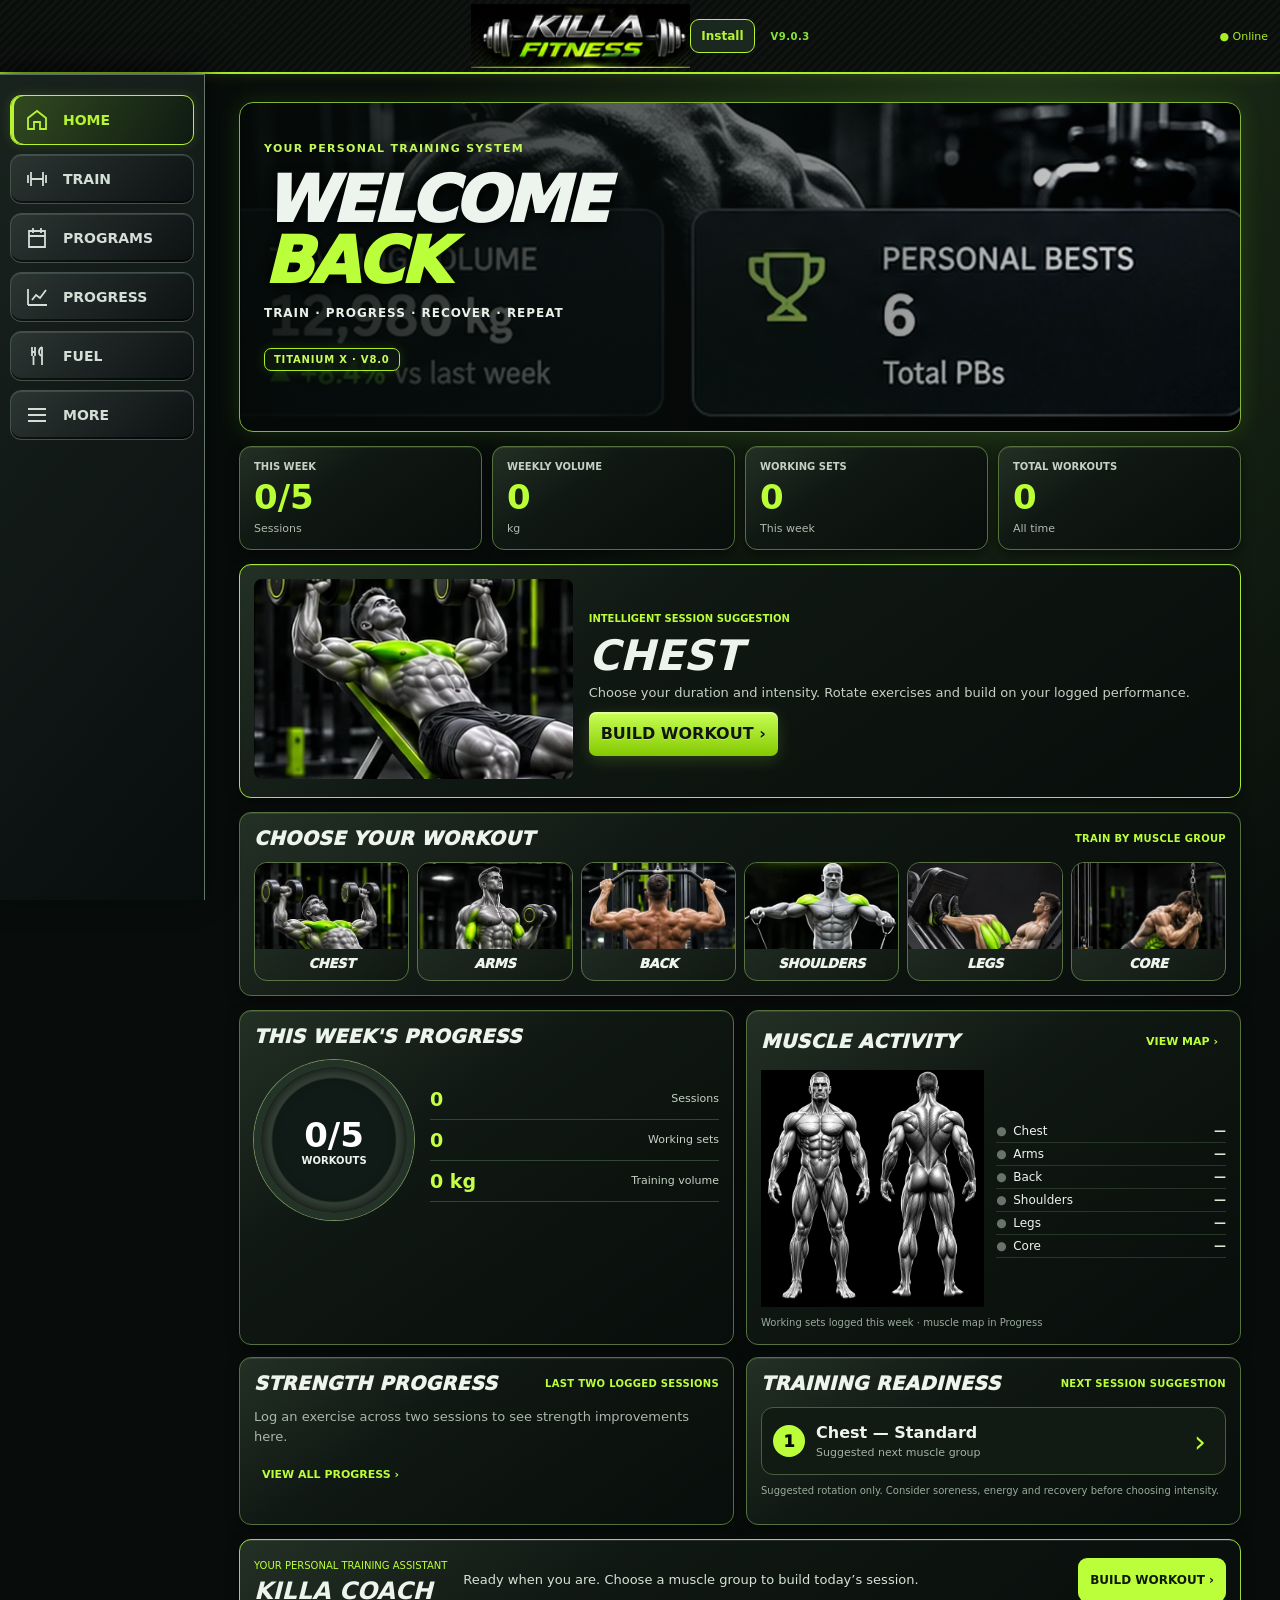
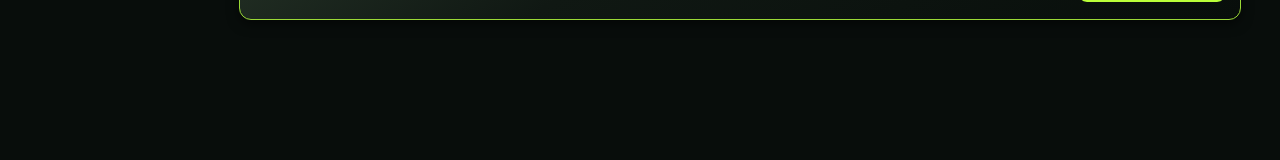
==== commit 50774731: "V9.0.3 OTA update test: visible version badge and release metadata" ====
--- a/index.html
+++ b/index.html
@@ -1 +1 @@
-<!doctype html><html lang="en"><head><meta charset="utf-8"><meta name="viewport" content="width=device-width,initial-scale=1,viewport-fit=cover"><meta name="theme-color" content="#0b0f12"><meta name="apple-mobile-web-app-capable" content="yes"><meta name="apple-mobile-web-app-status-bar-style" content="black-translucent"><meta name="apple-mobile-web-app-title" content="KILLA FITNESS"><link rel="apple-touch-icon" sizes="180x180" href="icons/apple-touch-icon.png"><meta name="mobile-web-app-capable" content="yes"><title>KILLA FITNESS V9.0 · ELITE COACH</title><link rel="manifest" href="manifest.webmanifest?v=901"><link rel="stylesheet" href="css/performance.css?v=901"></head><body><header class="brand-header"><a href="#home" aria-label="Home"><img src="barbell-header.png" width="188" height="55" alt="KILLA FITNESS"></a><div class="header-actions"><button type="button" id="installHelp" aria-label="Install KILLA FITNESS" title="Install KILLA FITNESS" hidden>Install</button><span id="network"></span></div></header><main id="screen"></main><aside id="timer" hidden><strong id="clock"></strong><button id="timerToggle">Pause</button><button id="timerStop">Dismiss</button></aside><nav id="nav"></nav><dialog id="modal"></dialog><script defer src="js/install.js?v=901"></script><script src="js/defaults.js?v=901"></script><script src="js/performance.js?v=901"></script></body></html>
+<!doctype html><html lang="en"><head><meta charset="utf-8"><meta name="viewport" content="width=device-width,initial-scale=1,viewport-fit=cover"><meta name="theme-color" content="#0b0f12"><meta name="apple-mobile-web-app-capable" content="yes"><meta name="apple-mobile-web-app-status-bar-style" content="black-translucent"><meta name="apple-mobile-web-app-title" content="KILLA FITNESS"><link rel="apple-touch-icon" sizes="180x180" href="icons/apple-touch-icon.png"><meta name="mobile-web-app-capable" content="yes"><title>KILLA FITNESS V9.0.3 · ELITE COACH</title><link rel="manifest" href="manifest.webmanifest?v=903"><link rel="stylesheet" href="css/performance.css?v=903"></head><body><header class="brand-header"><a href="#home" aria-label="Home"><img src="barbell-header.png" width="188" height="55" alt="KILLA FITNESS"></a><div class="header-actions"><button type="button" id="installHelp" aria-label="Install KILLA FITNESS" title="Install KILLA FITNESS" hidden>Install</button><span id="network"></span><small aria-label="App version 9.0.3" style="margin-left:8px;color:#86e535;font-size:10px;font-weight:700;letter-spacing:.05em">V9.0.3</small></div></header><main id="screen"></main><aside id="timer" hidden><strong id="clock"></strong><button id="timerToggle">Pause</button><button id="timerStop">Dismiss</button></aside><nav id="nav"></nav><dialog id="modal"></dialog><script defer src="js/install.js?v=903"></script><script src="js/defaults.js?v=903"></script><script src="js/performance.js?v=903"></script><script src="js/update.js?v=903"></script></body></html>
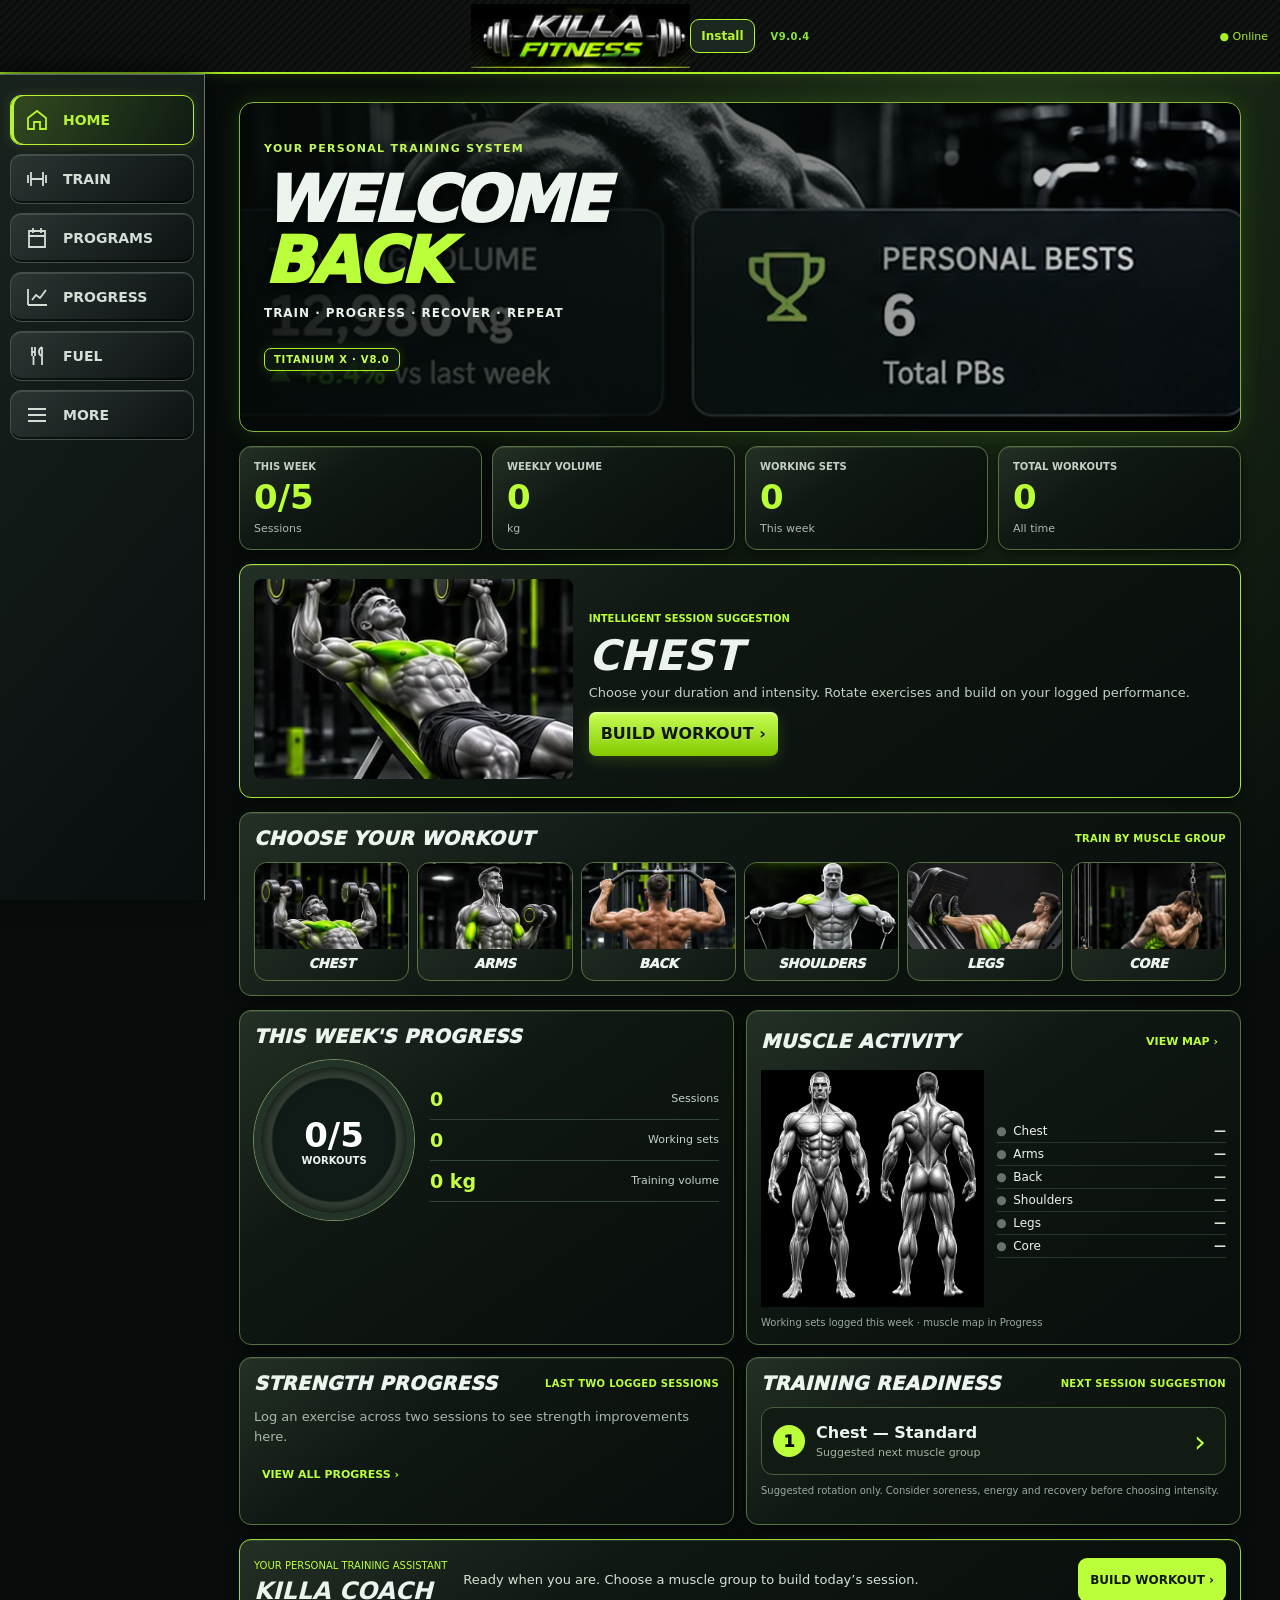
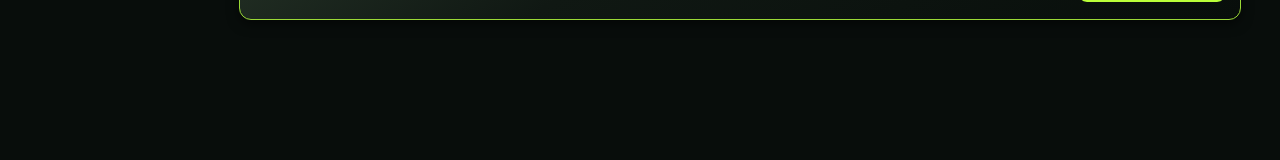
==== commit 7ecd3b05: "V9.0.4 controlled PWA updates and disable pull-to-refresh" ====
--- a/index.html
+++ b/index.html
@@ -1 +1 @@
-<!doctype html><html lang="en"><head><meta charset="utf-8"><meta name="viewport" content="width=device-width,initial-scale=1,viewport-fit=cover"><meta name="theme-color" content="#0b0f12"><meta name="apple-mobile-web-app-capable" content="yes"><meta name="apple-mobile-web-app-status-bar-style" content="black-translucent"><meta name="apple-mobile-web-app-title" content="KILLA FITNESS"><link rel="apple-touch-icon" sizes="180x180" href="icons/apple-touch-icon.png"><meta name="mobile-web-app-capable" content="yes"><title>KILLA FITNESS V9.0.3 · ELITE COACH</title><link rel="manifest" href="manifest.webmanifest?v=903"><link rel="stylesheet" href="css/performance.css?v=903"></head><body><header class="brand-header"><a href="#home" aria-label="Home"><img src="barbell-header.png" width="188" height="55" alt="KILLA FITNESS"></a><div class="header-actions"><button type="button" id="installHelp" aria-label="Install KILLA FITNESS" title="Install KILLA FITNESS" hidden>Install</button><span id="network"></span><small aria-label="App version 9.0.3" style="margin-left:8px;color:#86e535;font-size:10px;font-weight:700;letter-spacing:.05em">V9.0.3</small></div></header><main id="screen"></main><aside id="timer" hidden><strong id="clock"></strong><button id="timerToggle">Pause</button><button id="timerStop">Dismiss</button></aside><nav id="nav"></nav><dialog id="modal"></dialog><script defer src="js/install.js?v=903"></script><script src="js/defaults.js?v=903"></script><script src="js/performance.js?v=903"></script><script src="js/update.js?v=903"></script></body></html>
+<!doctype html><html lang="en"><head><meta charset="utf-8"><meta name="viewport" content="width=device-width,initial-scale=1,viewport-fit=cover"><meta name="theme-color" content="#0b0f12"><meta name="apple-mobile-web-app-capable" content="yes"><meta name="apple-mobile-web-app-status-bar-style" content="black-translucent"><meta name="apple-mobile-web-app-title" content="KILLA FITNESS"><link rel="apple-touch-icon" sizes="180x180" href="icons/apple-touch-icon.png"><meta name="mobile-web-app-capable" content="yes"><title>KILLA FITNESS V9.0.4 · ELITE COACH</title><link rel="manifest" href="manifest.webmanifest?v=904"><link rel="stylesheet" href="css/performance.css?v=904"></head><body><header class="brand-header"><a href="#home" aria-label="Home"><img src="barbell-header.png" width="188" height="55" alt="KILLA FITNESS"></a><div class="header-actions"><button type="button" id="installHelp" aria-label="Install KILLA FITNESS" title="Install KILLA FITNESS" hidden>Install</button><span id="network"></span><small aria-label="App version 9.0.4" style="margin-left:8px;color:#86e535;font-size:10px;font-weight:700;letter-spacing:.05em">V9.0.4</small></div></header><main id="screen"></main><aside id="timer" hidden><strong id="clock"></strong><button id="timerToggle">Pause</button><button id="timerStop">Dismiss</button></aside><nav id="nav"></nav><dialog id="modal"></dialog><script defer src="js/install.js?v=904"></script><script src="js/defaults.js?v=904"></script><script src="js/performance.js?v=904"></script><script src="js/update.js?v=904"></script></body></html>
--- a/css/performance.css
+++ b/css/performance.css
@@ -221,3 +221,6 @@
 .v75-panel{display:grid;gap:8px;padding:12px;margin:10px 0;border:1px solid #718b38;border-radius:12px;background:#182219;color:#e8f2e1}.v75-panel b{color:#baff36}
 /* V8 Titanium X responsive dashboard */
 :root{--lime:#baff36}body{background:radial-gradient(ellipse at 80% 0%,#21351a 0,transparent 42%),#080d0b;color:#edf4ee}.tx-home{max-width:1380px;gap:14px}.tx-welcome{min-height:300px;border-radius:14px;border:1px solid #83b538;box-shadow:0 0 24px #80ff1420;background-image:linear-gradient(90deg,#050a09f0 0%,#080e0caa 40%,#050a0910 100%),url('../hero-athlete.jpg')}.tx-welcome h1{font-size:clamp(36px,5vw,70px);line-height:.95;font-style:italic;letter-spacing:-.05em}.tx-home-panel,.v8-metrics>div{background:linear-gradient(145deg,#233025 0%,#101813 36%,#080e0b 100%);border:1px solid #55713d;border-radius:12px;box-shadow:inset 0 1px 0 #ffffff19,0 4px 12px #0008}.tx-section-head h2{font-style:italic;letter-spacing:.025em}.v8-metrics{display:grid;grid-template-columns:repeat(4,minmax(0,1fr));gap:10px}.v8-metrics>div{display:grid;gap:5px;padding:14px;min-width:0}.v8-metrics small{font-size:10px;font-weight:800;color:#c5d1c5}.v8-metrics b{color:#baff36;font-size:clamp(20px,3vw,34px);overflow-wrap:anywhere}.v8-metrics span{font-size:11px;color:#aebbad}.v8-recommend{display:grid;grid-template-columns:minmax(90px,1fr) 2fr;align-items:center;gap:16px;border-color:#a5e938}.v8-rec-image img{width:100%;max-height:200px;object-fit:cover;border-radius:8px}.v8-recommend small{color:#baff36;font-weight:800;font-size:10px}.v8-recommend h2{font-size:clamp(24px,4vw,42px);font-style:italic;margin:5px 0}.v8-recommend p{font-size:13px;color:#c4d1c3}.v8-recommend button{background:linear-gradient(#c9ff56,#83c900);color:#10180b;font-weight:900;border:0;padding:12px;border-radius:7px}.tx-muscle-tile{background:linear-gradient(145deg,#27352a,#101712);border-color:#597344}.tx-muscle-tile:hover{border-color:#baff36}.tx-home-grid{gap:12px}.tx-coach-card{border-color:#9ad936}.tx-build-label{box-shadow:0 0 12px #aaff2228}@media(min-width:1000px){.tx-home-grid{grid-template-columns:repeat(2,minmax(0,1fr))}.tx-welcome{min-height:330px}.tx-muscle-grid{grid-template-columns:repeat(6,minmax(0,1fr))}}@media(max-width:700px){.tx-welcome{min-height:230px}.v8-metrics{grid-template-columns:repeat(2,minmax(0,1fr));gap:8px}.v8-metrics>div{padding:10px}.v8-recommend{gap:10px;padding:12px}.tx-home-grid{grid-template-columns:repeat(2,minmax(0,1fr))}.tx-home-panel{min-width:0}.tx-section-head{flex-wrap:wrap}}@media(max-width:390px){.tx-home-grid{grid-template-columns:1fr}}
+
+/* V9.0.4: prevent Android PWA pull-to-refresh while preserving normal scrolling. */
+html,body{overscroll-behavior-y:none}
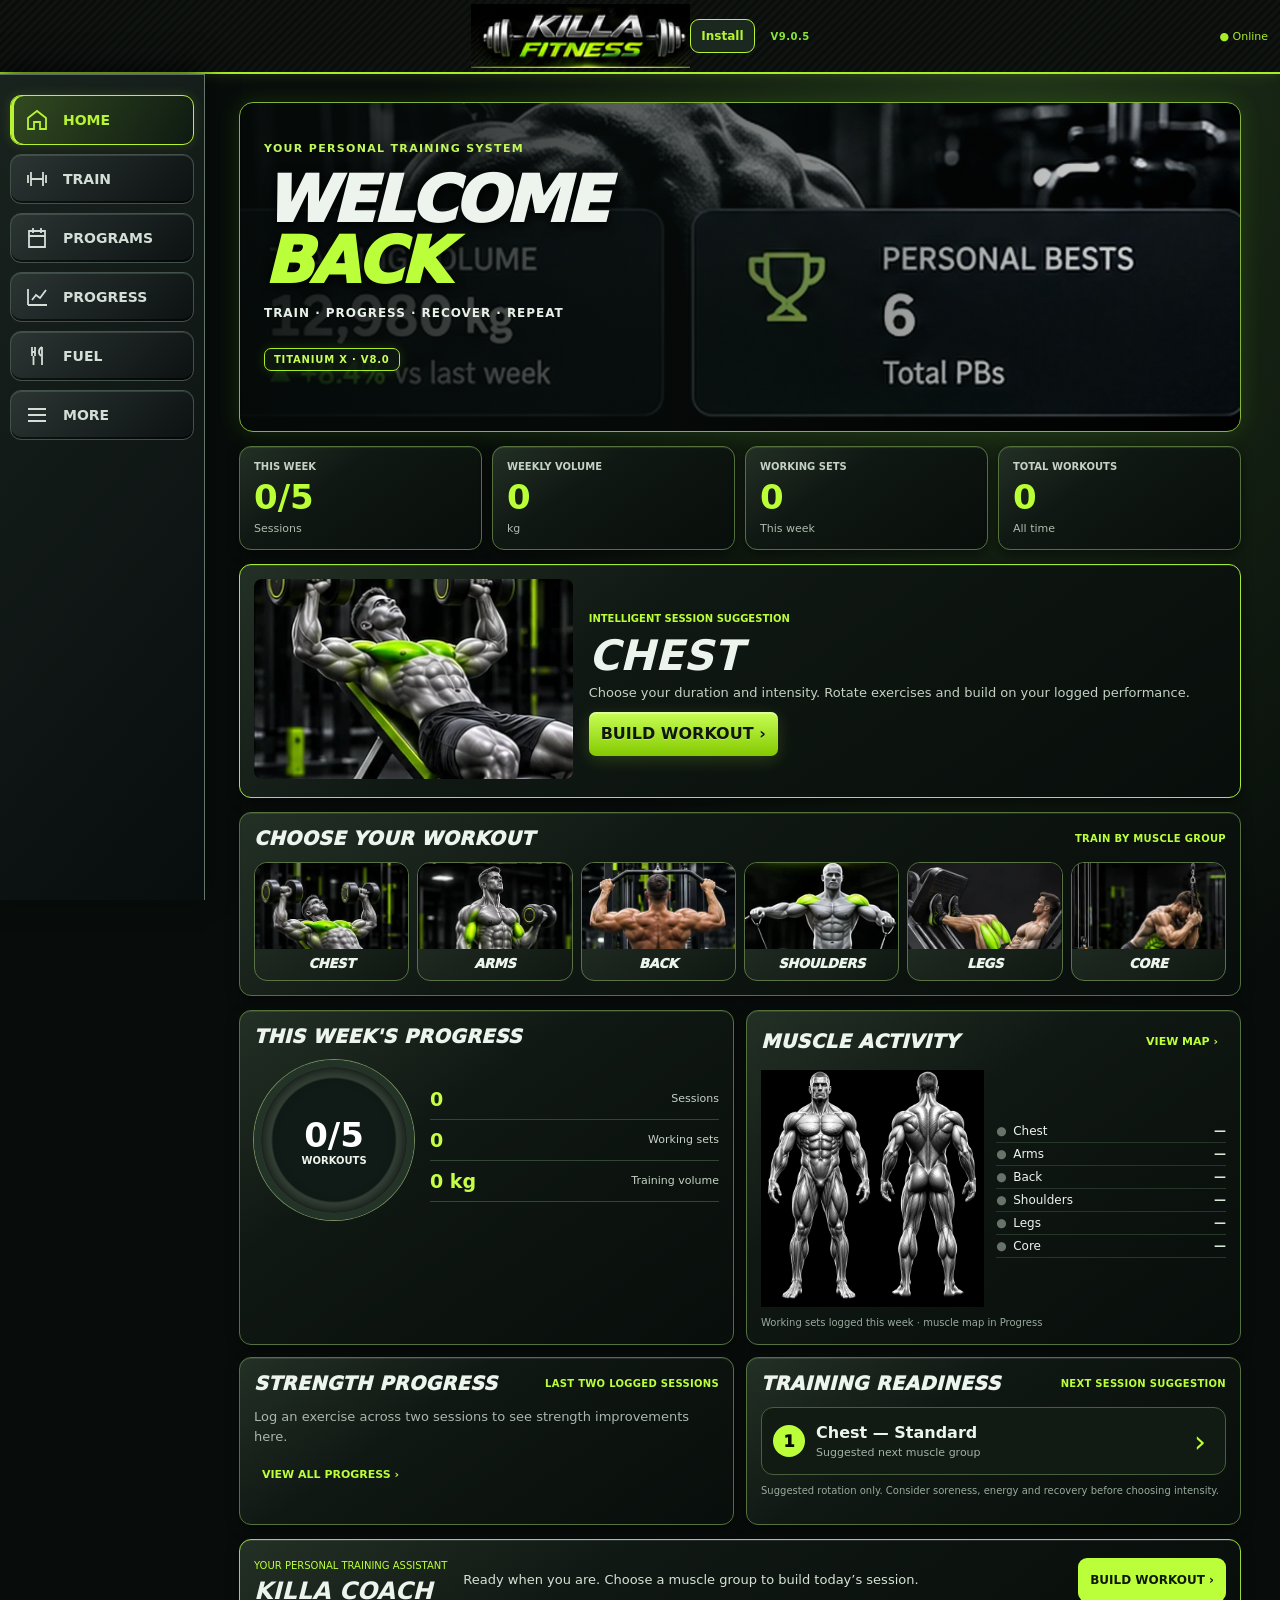
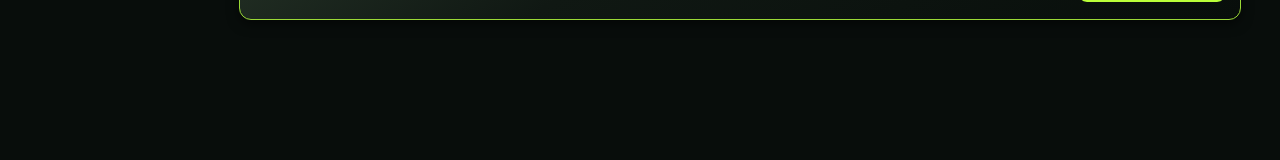
==== commit 88778a21: "V9.0.5 persist update deferral and prevent pull-to-refresh gesture" ====
--- a/index.html
+++ b/index.html
@@ -1 +1 @@
-<!doctype html><html lang="en"><head><meta charset="utf-8"><meta name="viewport" content="width=device-width,initial-scale=1,viewport-fit=cover"><meta name="theme-color" content="#0b0f12"><meta name="apple-mobile-web-app-capable" content="yes"><meta name="apple-mobile-web-app-status-bar-style" content="black-translucent"><meta name="apple-mobile-web-app-title" content="KILLA FITNESS"><link rel="apple-touch-icon" sizes="180x180" href="icons/apple-touch-icon.png"><meta name="mobile-web-app-capable" content="yes"><title>KILLA FITNESS V9.0.4 · ELITE COACH</title><link rel="manifest" href="manifest.webmanifest?v=904"><link rel="stylesheet" href="css/performance.css?v=904"></head><body><header class="brand-header"><a href="#home" aria-label="Home"><img src="barbell-header.png" width="188" height="55" alt="KILLA FITNESS"></a><div class="header-actions"><button type="button" id="installHelp" aria-label="Install KILLA FITNESS" title="Install KILLA FITNESS" hidden>Install</button><span id="network"></span><small aria-label="App version 9.0.4" style="margin-left:8px;color:#86e535;font-size:10px;font-weight:700;letter-spacing:.05em">V9.0.4</small></div></header><main id="screen"></main><aside id="timer" hidden><strong id="clock"></strong><button id="timerToggle">Pause</button><button id="timerStop">Dismiss</button></aside><nav id="nav"></nav><dialog id="modal"></dialog><script defer src="js/install.js?v=904"></script><script src="js/defaults.js?v=904"></script><script src="js/performance.js?v=904"></script><script src="js/update.js?v=904"></script></body></html>
+<!doctype html><html lang="en"><head><meta charset="utf-8"><meta name="viewport" content="width=device-width,initial-scale=1,viewport-fit=cover"><meta name="theme-color" content="#0b0f12"><meta name="apple-mobile-web-app-capable" content="yes"><meta name="apple-mobile-web-app-status-bar-style" content="black-translucent"><meta name="apple-mobile-web-app-title" content="KILLA FITNESS"><link rel="apple-touch-icon" sizes="180x180" href="icons/apple-touch-icon.png"><meta name="mobile-web-app-capable" content="yes"><title>KILLA FITNESS V9.0.5 · ELITE COACH</title><link rel="manifest" href="manifest.webmanifest?v=905"><link rel="stylesheet" href="css/performance.css?v=905"></head><body><header class="brand-header"><a href="#home" aria-label="Home"><img src="barbell-header.png" width="188" height="55" alt="KILLA FITNESS"></a><div class="header-actions"><button type="button" id="installHelp" aria-label="Install KILLA FITNESS" title="Install KILLA FITNESS" hidden>Install</button><span id="network"></span><small aria-label="App version 9.0.5" style="margin-left:8px;color:#86e535;font-size:10px;font-weight:700;letter-spacing:.05em">V9.0.5</small></div></header><main id="screen"></main><aside id="timer" hidden><strong id="clock"></strong><button id="timerToggle">Pause</button><button id="timerStop">Dismiss</button></aside><nav id="nav"></nav><dialog id="modal"></dialog><script defer src="js/install.js?v=905"></script><script src="js/defaults.js?v=905"></script><script src="js/performance.js?v=905"></script><script src="js/update.js?v=905"></script></body></html>
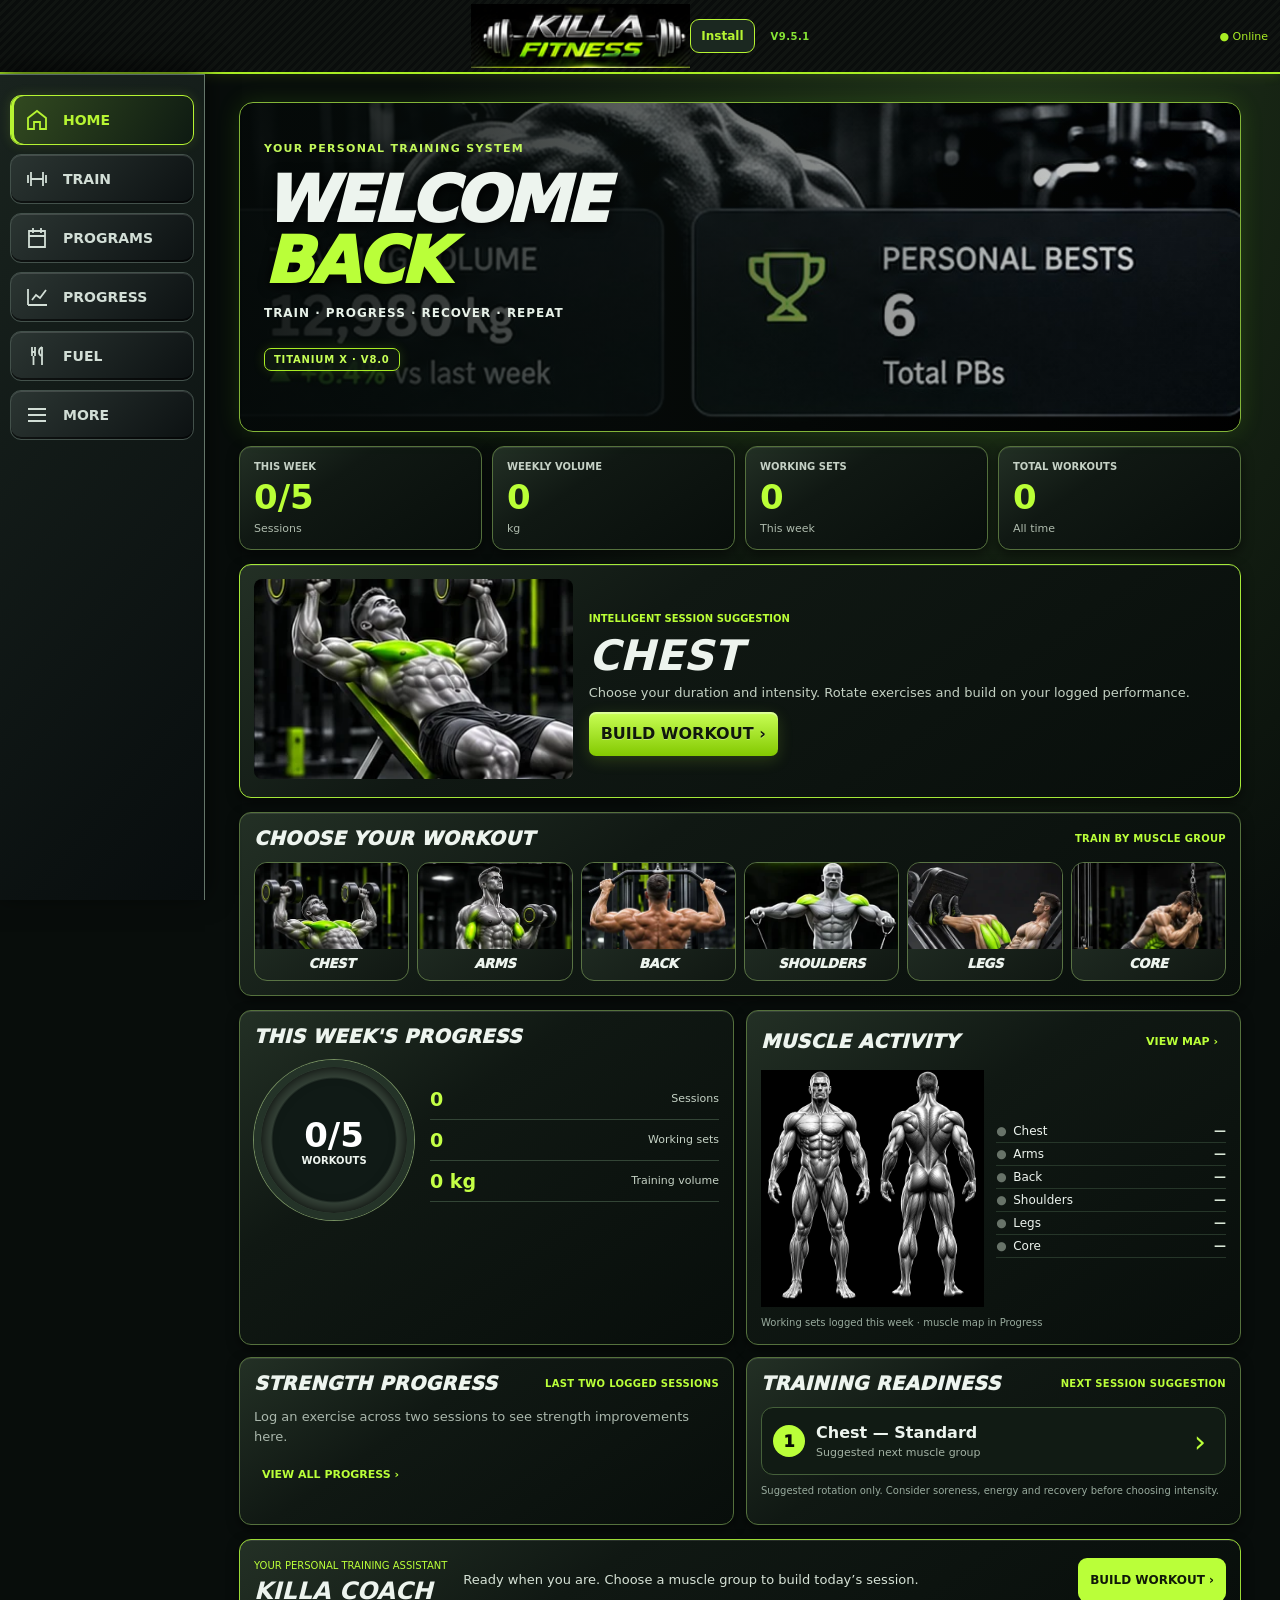
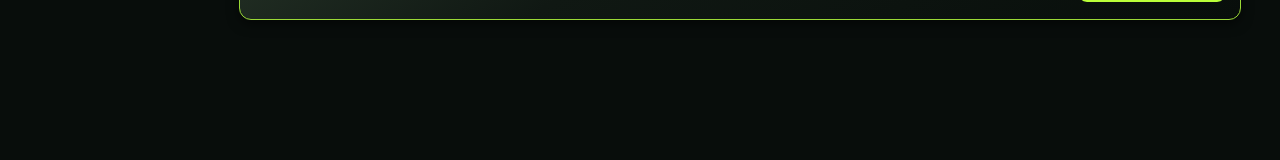
==== commit 5fcb1ffb: "Release KILLA FITNESS V9.5.1 with refreshed offline cache and update metadata" ====
--- a/index.html
+++ b/index.html
@@ -1 +1 @@
-<!doctype html><html lang="en"><head><meta charset="utf-8"><meta name="viewport" content="width=device-width,initial-scale=1,viewport-fit=cover"><meta name="theme-color" content="#0b0f12"><meta name="apple-mobile-web-app-capable" content="yes"><meta name="apple-mobile-web-app-status-bar-style" content="black-translucent"><meta name="apple-mobile-web-app-title" content="KILLA FITNESS"><link rel="apple-touch-icon" sizes="180x180" href="icons/apple-touch-icon.png"><meta name="mobile-web-app-capable" content="yes"><title>KILLA FITNESS V9.0.5 · ELITE COACH</title><link rel="manifest" href="manifest.webmanifest?v=905"><link rel="stylesheet" href="css/performance.css?v=905"></head><body><header class="brand-header"><a href="#home" aria-label="Home"><img src="barbell-header.png" width="188" height="55" alt="KILLA FITNESS"></a><div class="header-actions"><button type="button" id="installHelp" aria-label="Install KILLA FITNESS" title="Install KILLA FITNESS" hidden>Install</button><span id="network"></span><small aria-label="App version 9.0.5" style="margin-left:8px;color:#86e535;font-size:10px;font-weight:700;letter-spacing:.05em">V9.0.5</small></div></header><main id="screen"></main><aside id="timer" hidden><strong id="clock"></strong><button id="timerToggle">Pause</button><button id="timerStop">Dismiss</button></aside><nav id="nav"></nav><dialog id="modal"></dialog><script defer src="js/install.js?v=905"></script><script src="js/defaults.js?v=905"></script><script src="js/performance.js?v=905"></script><script src="js/update.js?v=905"></script></body></html>
+<!doctype html><html lang="en"><head><meta charset="utf-8"><meta name="viewport" content="width=device-width,initial-scale=1,viewport-fit=cover"><meta name="theme-color" content="#0b0f12"><meta name="apple-mobile-web-app-capable" content="yes"><meta name="apple-mobile-web-app-status-bar-style" content="black-translucent"><meta name="apple-mobile-web-app-title" content="KILLA FITNESS"><link rel="apple-touch-icon" sizes="180x180" href="icons/apple-touch-icon.png"><meta name="mobile-web-app-capable" content="yes"><title>KILLA FITNESS V9.5.1 · ELITE COACH</title><link rel="manifest" href="manifest.webmanifest?v=951"><link rel="stylesheet" href="css/performance.css?v=951"></head><body><header class="brand-header"><a href="#home" aria-label="Home"><img src="barbell-header.png" width="188" height="55" alt="KILLA FITNESS"></a><div class="header-actions"><button type="button" id="installHelp" aria-label="Install KILLA FITNESS" title="Install KILLA FITNESS" hidden>Install</button><span id="network"></span><small aria-label="App version 9.5.1" style="margin-left:8px;color:#86e535;font-size:10px;font-weight:700;letter-spacing:.05em">V9.5.1</small></div></header><main id="screen"></main><aside id="timer" hidden><strong id="clock"></strong><button id="timerToggle">Pause</button><button id="timerStop">Dismiss</button></aside><nav id="nav"></nav><dialog id="modal"></dialog><script defer src="js/install.js?v=951"></script><script src="js/defaults.js?v=951"></script><script src="js/performance.js?v=951"></script><script src="js/update.js?v=951"></script></body></html>
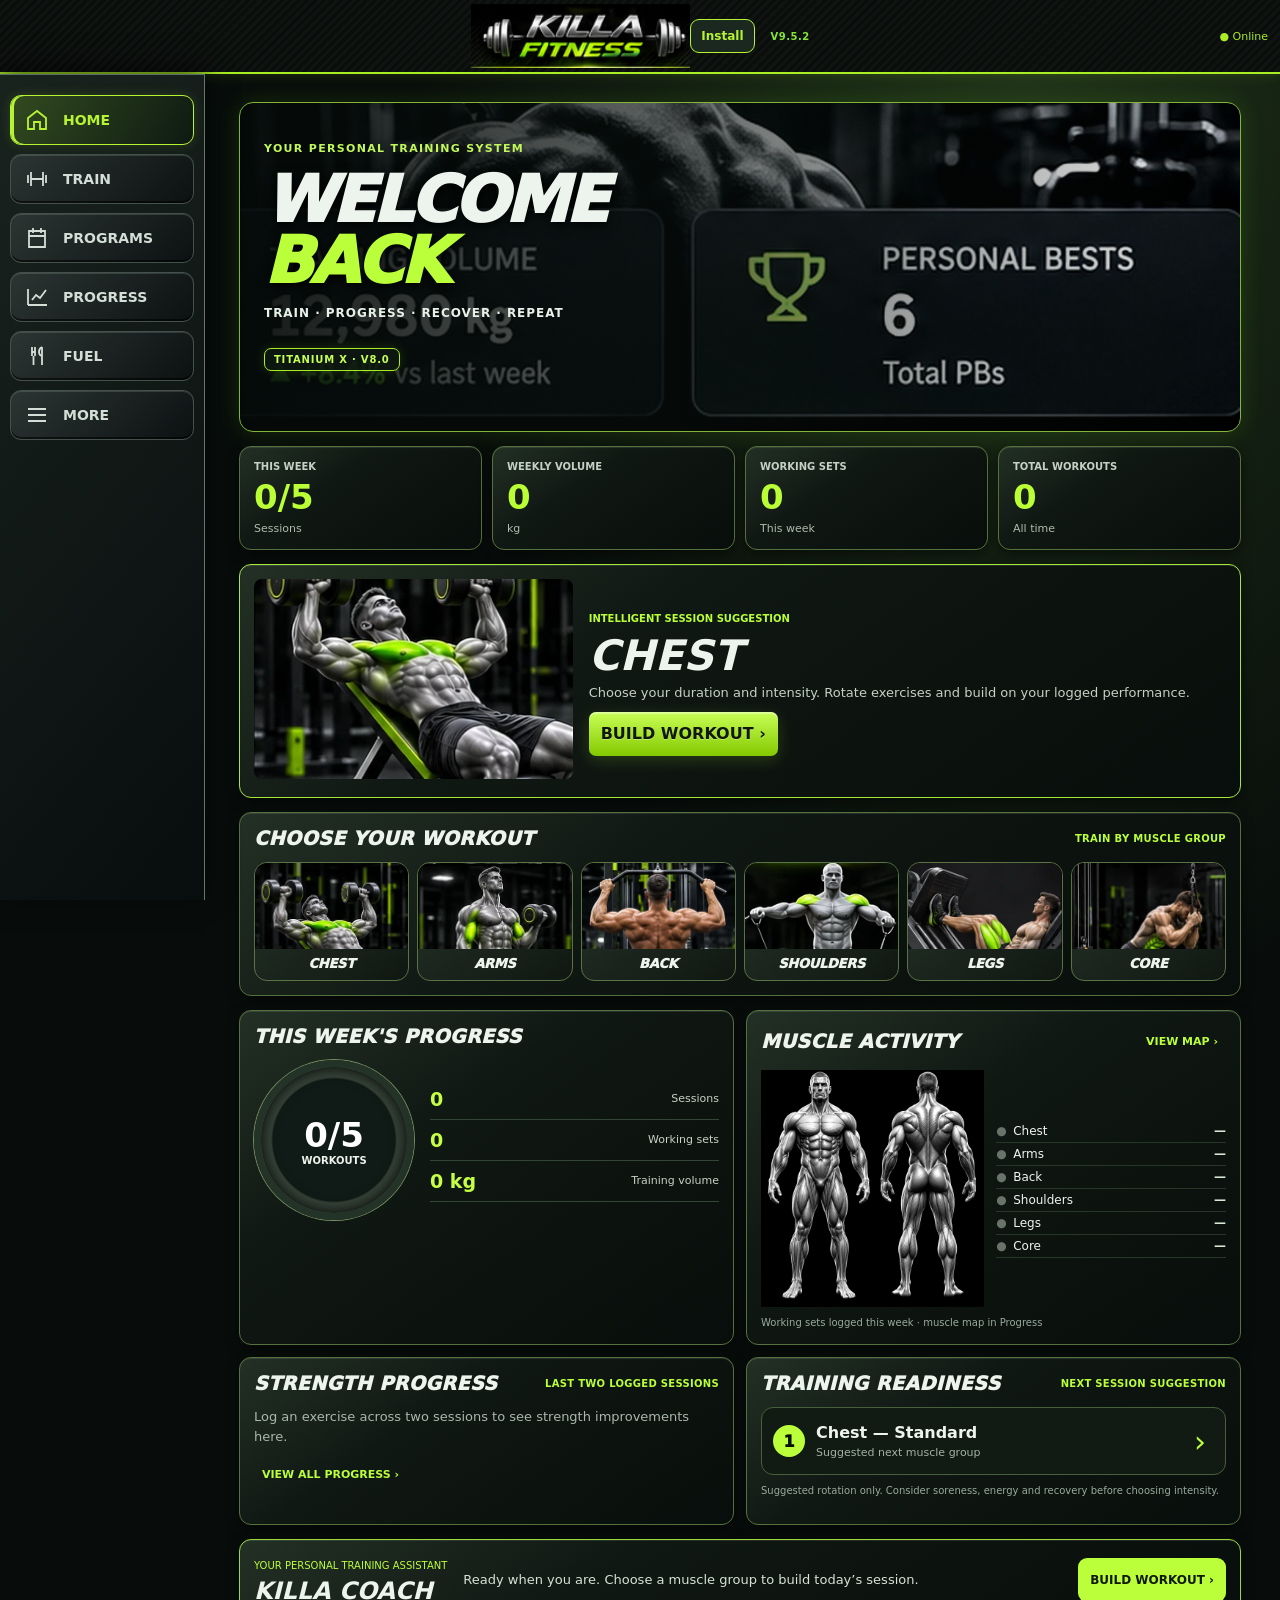
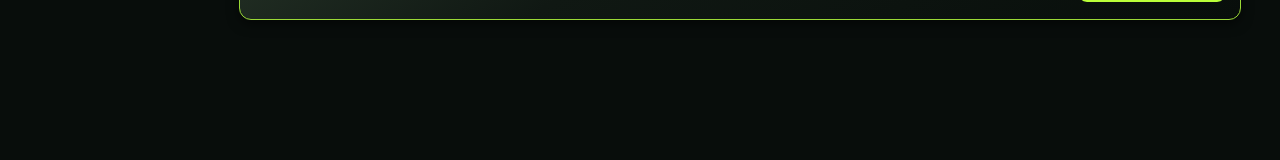
==== commit f0380759: "Release KILLA FITNESS V9.5.2 updater test" ====
--- a/index.html
+++ b/index.html
@@ -1 +1 @@
-<!doctype html><html lang="en"><head><meta charset="utf-8"><meta name="viewport" content="width=device-width,initial-scale=1,viewport-fit=cover"><meta name="theme-color" content="#0b0f12"><meta name="apple-mobile-web-app-capable" content="yes"><meta name="apple-mobile-web-app-status-bar-style" content="black-translucent"><meta name="apple-mobile-web-app-title" content="KILLA FITNESS"><link rel="apple-touch-icon" sizes="180x180" href="icons/apple-touch-icon.png"><meta name="mobile-web-app-capable" content="yes"><title>KILLA FITNESS V9.5.1 · ELITE COACH</title><link rel="manifest" href="manifest.webmanifest?v=951"><link rel="stylesheet" href="css/performance.css?v=951"></head><body><header class="brand-header"><a href="#home" aria-label="Home"><img src="barbell-header.png" width="188" height="55" alt="KILLA FITNESS"></a><div class="header-actions"><button type="button" id="installHelp" aria-label="Install KILLA FITNESS" title="Install KILLA FITNESS" hidden>Install</button><span id="network"></span><small aria-label="App version 9.5.1" style="margin-left:8px;color:#86e535;font-size:10px;font-weight:700;letter-spacing:.05em">V9.5.1</small></div></header><main id="screen"></main><aside id="timer" hidden><strong id="clock"></strong><button id="timerToggle">Pause</button><button id="timerStop">Dismiss</button></aside><nav id="nav"></nav><dialog id="modal"></dialog><script defer src="js/install.js?v=951"></script><script src="js/defaults.js?v=951"></script><script src="js/performance.js?v=951"></script><script src="js/update.js?v=951"></script></body></html>
+<!doctype html><html lang="en"><head><meta charset="utf-8"><meta name="viewport" content="width=device-width,initial-scale=1,viewport-fit=cover"><meta name="theme-color" content="#0b0f12"><meta name="apple-mobile-web-app-capable" content="yes"><meta name="apple-mobile-web-app-status-bar-style" content="black-translucent"><meta name="apple-mobile-web-app-title" content="KILLA FITNESS"><link rel="apple-touch-icon" sizes="180x180" href="icons/apple-touch-icon.png"><meta name="mobile-web-app-capable" content="yes"><title>KILLA FITNESS V9.5.2 · ELITE COACH</title><link rel="manifest" href="manifest.webmanifest?v=952"><link rel="stylesheet" href="css/performance.css?v=952"></head><body><header class="brand-header"><a href="#home" aria-label="Home"><img src="barbell-header.png" width="188" height="55" alt="KILLA FITNESS"></a><div class="header-actions"><button type="button" id="installHelp" aria-label="Install KILLA FITNESS" title="Install KILLA FITNESS" hidden>Install</button><span id="network"></span><small aria-label="App version 9.5.2" style="margin-left:8px;color:#86e535;font-size:10px;font-weight:700;letter-spacing:.05em">V9.5.2</small></div></header><main id="screen"></main><aside id="timer" hidden><strong id="clock"></strong><button id="timerToggle">Pause</button><button id="timerStop">Dismiss</button></aside><nav id="nav"></nav><dialog id="modal"></dialog><script defer src="js/install.js?v=952"></script><script src="js/defaults.js?v=952"></script><script src="js/performance.js?v=952"></script><script src="js/update.js?v=952"></script></body></html>
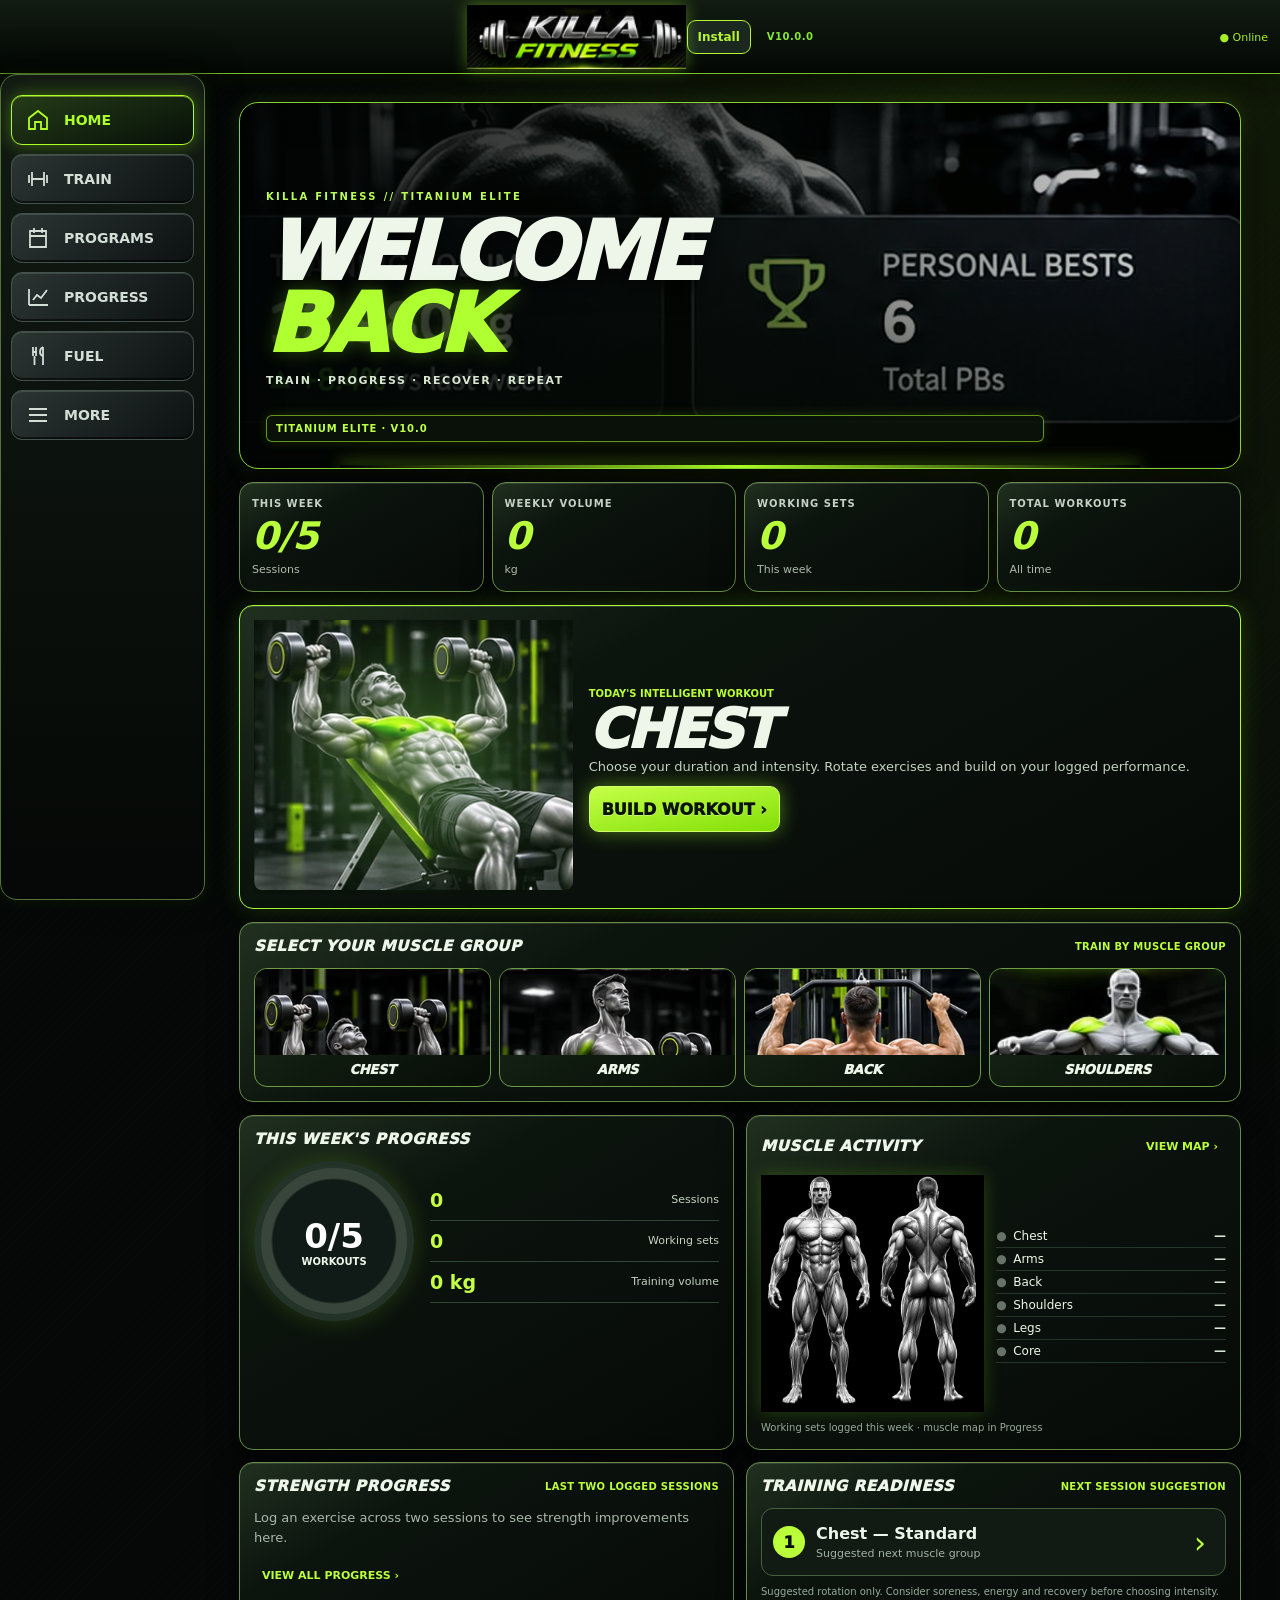
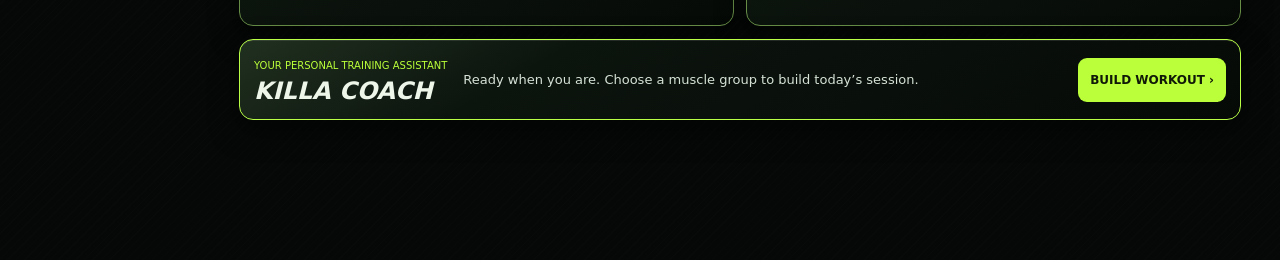
==== commit a60eb62c: "Release KILLA FITNESS V10.0 Titanium Elite visual experience" ====
--- a/index.html
+++ b/index.html
@@ -1 +1 @@
-<!doctype html><html lang="en"><head><meta charset="utf-8"><meta name="viewport" content="width=device-width,initial-scale=1,viewport-fit=cover"><meta name="theme-color" content="#0b0f12"><meta name="apple-mobile-web-app-capable" content="yes"><meta name="apple-mobile-web-app-status-bar-style" content="black-translucent"><meta name="apple-mobile-web-app-title" content="KILLA FITNESS"><link rel="apple-touch-icon" sizes="180x180" href="icons/apple-touch-icon.png"><meta name="mobile-web-app-capable" content="yes"><title>KILLA FITNESS V9.5.2 · ELITE COACH</title><link rel="manifest" href="manifest.webmanifest?v=952"><link rel="stylesheet" href="css/performance.css?v=952"></head><body><header class="brand-header"><a href="#home" aria-label="Home"><img src="barbell-header.png" width="188" height="55" alt="KILLA FITNESS"></a><div class="header-actions"><button type="button" id="installHelp" aria-label="Install KILLA FITNESS" title="Install KILLA FITNESS" hidden>Install</button><span id="network"></span><small aria-label="App version 9.5.2" style="margin-left:8px;color:#86e535;font-size:10px;font-weight:700;letter-spacing:.05em">V9.5.2</small></div></header><main id="screen"></main><aside id="timer" hidden><strong id="clock"></strong><button id="timerToggle">Pause</button><button id="timerStop">Dismiss</button></aside><nav id="nav"></nav><dialog id="modal"></dialog><script defer src="js/install.js?v=952"></script><script src="js/defaults.js?v=952"></script><script src="js/performance.js?v=952"></script><script src="js/update.js?v=952"></script></body></html>
+<!doctype html><html lang="en"><head><meta charset="utf-8"><meta name="viewport" content="width=device-width,initial-scale=1,viewport-fit=cover"><meta name="theme-color" content="#0b0f12"><meta name="apple-mobile-web-app-capable" content="yes"><meta name="apple-mobile-web-app-status-bar-style" content="black-translucent"><meta name="apple-mobile-web-app-title" content="KILLA FITNESS"><link rel="apple-touch-icon" sizes="180x180" href="icons/apple-touch-icon.png"><meta name="mobile-web-app-capable" content="yes"><title>KILLA FITNESS V10.0.0 · ELITE COACH</title><link rel="manifest" href="manifest.webmanifest?v=1000"><link rel="stylesheet" href="css/performance.css?v=1000"><link rel="stylesheet" href="css/titanium-v10.css?v=1000"></head><body><header class="brand-header"><a href="#home" aria-label="Home"><img src="barbell-header.png" width="188" height="55" alt="KILLA FITNESS"></a><div class="header-actions"><button type="button" id="installHelp" aria-label="Install KILLA FITNESS" title="Install KILLA FITNESS" hidden>Install</button><span id="network"></span><small aria-label="App version 10.0.0" style="margin-left:8px;color:#86e535;font-size:10px;font-weight:700;letter-spacing:.05em">V10.0.0</small></div></header><main id="screen"></main><aside id="timer" hidden><strong id="clock"></strong><button id="timerToggle">Pause</button><button id="timerStop">Dismiss</button></aside><nav id="nav"></nav><dialog id="modal"></dialog><script defer src="js/install.js?v=1000"></script><script src="js/defaults.js?v=1000"></script><script src="js/performance.js?v=1000"></script><script src="js/update.js?v=1000"></script><script src="js/titanium-v10.js?v=1000"></script></body></html>
--- a/css/titanium-v10.css
+++ b/css/titanium-v10.css
@@ -0,0 +1,45 @@
+
+/* KILLA FITNESS V10.0 / TITANIUM ELITE — presentation only */
+:root{--lime:#acff24!important;--v10-electric:#abff24}
+html,body{background:#050807!important;color:#edf6e9}
+body{background-image:radial-gradient(ellipse at 80% 0%,#85cc1323,transparent 46%),repeating-linear-gradient(135deg,#ffffff02 0,#ffffff02 1px,transparent 1px,transparent 6px)!important}
+.brand-header{background:linear-gradient(180deg,#121c12,#030704)!important;box-shadow:0 6px 24px #000c,0 0 20px #91ff2026;border-bottom:1px solid #7bc02a!important;backdrop-filter:blur(18px)}
+.brand-header img{filter:drop-shadow(0 0 8px #9fff2565)}
+#nav{background:linear-gradient(180deg,#121b14f8,#050806f8)!important;border:1px solid #54733a!important;border-radius:17px!important;box-shadow:0 -6px 35px #000b,0 0 16px #a1ff211a!important;backdrop-filter:blur(18px)}
+#nav button.active{border-radius:11px!important;border:1px solid #abff24!important;background:linear-gradient(160deg,#243b17,#071008)!important;box-shadow:0 0 18px #91f31360,inset 0 1px 0 #d5ff5172!important}
+#nav button.active .nav-glyph,#nav button.active .nav-name{color:#adff28!important}
+.v10-home{gap:13px}
+.v10-home .tx-welcome{min-height:365px;background-image:linear-gradient(90deg,#020504e8 0%,#040804b2 42%,#02050217 100%),linear-gradient(0deg,#020602ad,transparent 45%),url('../hero-athlete.jpg')!important;background-size:cover!important;background-position:center 37%!important;border:1px solid #8bd332!important;border-radius:19px!important;box-shadow:0 16px 35px #000b,inset 0 0 42px #0006,0 0 20px #9df72b24!important;position:relative;overflow:hidden}
+.v10-home .tx-welcome:after{content:"";position:absolute;bottom:0;left:10%;right:10%;height:3px;background:linear-gradient(90deg,transparent,#abff24,transparent);box-shadow:0 0 17px #a8ff22}
+.v10-home .tx-welcome-shade{max-width:83%;min-height:365px;display:flex;flex-direction:column;justify-content:flex-end;padding:26px!important}
+.v10-home .tx-welcome h1{font-weight:1000!important;font-style:italic!important;font-size:clamp(44px,7.4vw,81px)!important;line-height:.89!important;letter-spacing:-.05em!important;text-shadow:0 6px 24px #000e}
+.v10-home .tx-welcome h1 em{color:#b0ff30;text-shadow:0 0 18px #99ff2345}
+.v10-home .tx-overline{font-size:10px!important;letter-spacing:.23em!important;font-weight:900;color:#bcff57!important}
+.v10-home .tx-welcome p{letter-spacing:.14em;font-size:11px;font-weight:800;color:#d6e6d0}
+.v10-home .tx-build-label{background:#0a130be6;border:1px solid #abff2690;border-radius:6px;padding:7px 9px;color:#beff47;font-size:10px;letter-spacing:.09em}
+.v10-home .v8-metrics{gap:8px!important}
+.v10-home .v8-metrics>div,.v10-home .tx-home-panel,.v10-train .tx-feature,.v10-train .tx-quick-grid button{background:linear-gradient(150deg,#20301f,#0c140e 30%,#060a07)!important;border:1px solid #668c46!important;border-radius:14px!important;box-shadow:inset 0 1px 0 #ffffff1a,0 10px 28px #0008!important}
+.v10-home .v8-metrics>div{padding:15px 12px!important;min-height:94px}
+.v10-home .v8-metrics>div b{color:#b9ff3c!important;font-style:italic;font-size:clamp(25px,3vw,38px)}
+.v10-home .v8-metrics>div small{letter-spacing:.1em;font-size:10px}
+.v10-home .v8-recommend{border-color:#a8ff34!important;box-shadow:0 0 24px #90f71f28,inset 0 1px 0 #ffffff24!important;min-height:225px;overflow:hidden}
+.v10-home .v8-recommend h2{font-size:clamp(31px,5vw,54px)!important;line-height:.9;font-weight:1000;letter-spacing:-.04em}
+.v10-home .v8-recommend button,.v10-train .primary,.v10-train .tx-feature button{min-height:46px;border:1px solid #d1ff6a!important;border-radius:10px!important;background:linear-gradient(170deg,#c5ff48,#83df06)!important;color:#0a1405!important;font-weight:1000!important;box-shadow:0 0 19px #a2ff2770!important}
+.v10-home .v8-rec-image{background:radial-gradient(ellipse at center,#315521,#091209 72%);min-height:180px}
+.v10-home .v8-rec-image img{height:100%;object-fit:cover;mix-blend-mode:screen;max-height:270px}
+.v10-home .tx-section-head h2{font-size:15px;font-weight:1000;font-style:italic;letter-spacing:.04em}
+.v10-home .tx-muscle-tile{border:1px solid #6e9c43!important;border-radius:13px!important;background:linear-gradient(150deg,#1a2b18,#060c07)!important;box-shadow:inset 0 1px 0 #ffffff12}
+.v10-home .tx-muscle-tile:hover{box-shadow:0 0 17px #b2ff254a}
+.v10-home .tx-muscle-tile:has(img[src*="leg-press"]),.v10-home .tx-muscle-tile:has(img[src*="cable-crunch"]){display:none!important}
+.v10-home .tx-muscle-grid{grid-template-columns:repeat(4,minmax(0,1fr))!important}
+.v10-home .tx-progress-ring{box-shadow:0 0 23px #a4ff242c}
+.v10-home .tx-muscle-visual img{filter:drop-shadow(0 0 9px #91ff1a36)}
+.v10-home .tx-coach-card{border-color:#b8ff46!important}
+.v10-train .tx-eyebrow{color:#b5ff42;font-weight:900;letter-spacing:.18em}
+.v10-train h1{font-size:clamp(34px,7vw,61px)!important;font-weight:1000;font-style:italic;letter-spacing:-.05em;line-height:.94}
+.v10-train .tx-feature{overflow:hidden;border-color:#aaff40!important;min-height:270px!important}
+.v10-train .tx-feature img{max-height:300px!important;object-fit:cover;mix-blend-mode:screen}
+.v10-train .tx-feature h2{font-size:clamp(26px,4.3vw,44px)!important;font-style:italic}
+.v10-strap{border:1px solid #5e9140;border-radius:12px;background:linear-gradient(115deg,#172519,#070d08);padding:12px 14px;color:#baff37;font-size:11px;letter-spacing:.12em;font-weight:900;box-shadow:0 0 16px #a0fa171a}
+@media(max-width:700px){.v10-home .tx-welcome,.v10-home .tx-welcome-shade{min-height:295px!important}.v10-home .tx-welcome-shade{padding:19px!important}.v10-home .tx-welcome h1{font-size:clamp(40px,9vw,65px)!important}.v10-home .v8-metrics{grid-template-columns:repeat(2,minmax(0,1fr))!important}.v10-home .v8-metrics>div{min-height:82px;padding:12px!important}.v10-home .tx-muscle-grid{grid-template-columns:repeat(2,minmax(0,1fr))!important}.v10-home .v8-recommend{grid-template-columns:36% 1fr!important;min-height:190px!important}.v10-home .v8-recommend h2{font-size:28px!important}}
+@media(prefers-reduced-motion:no-preference){.v10-home .tx-home-panel,.v10-home .v8-metrics>div{animation:v10in .35s ease both}@keyframes v10in{from{opacity:.7;transform:translateY(5px)}to{opacity:1;transform:translateY(0)}}}
